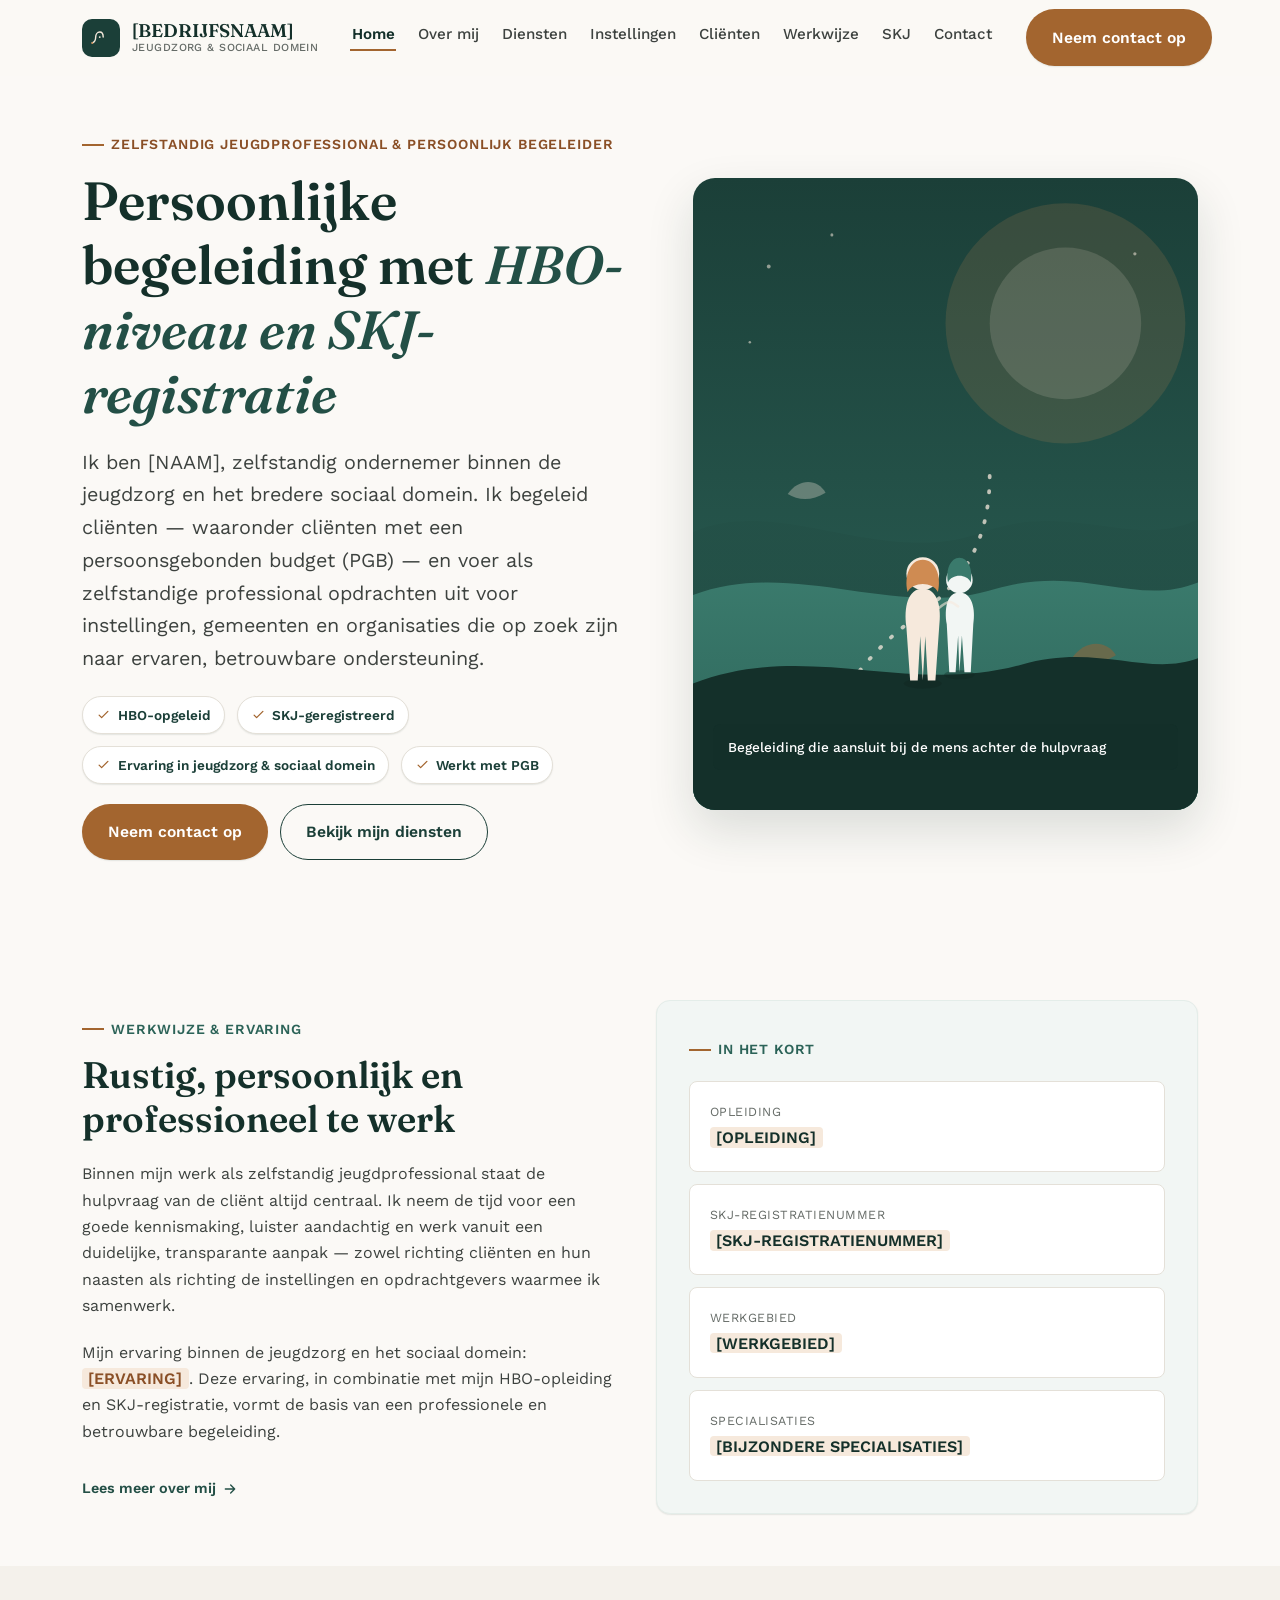
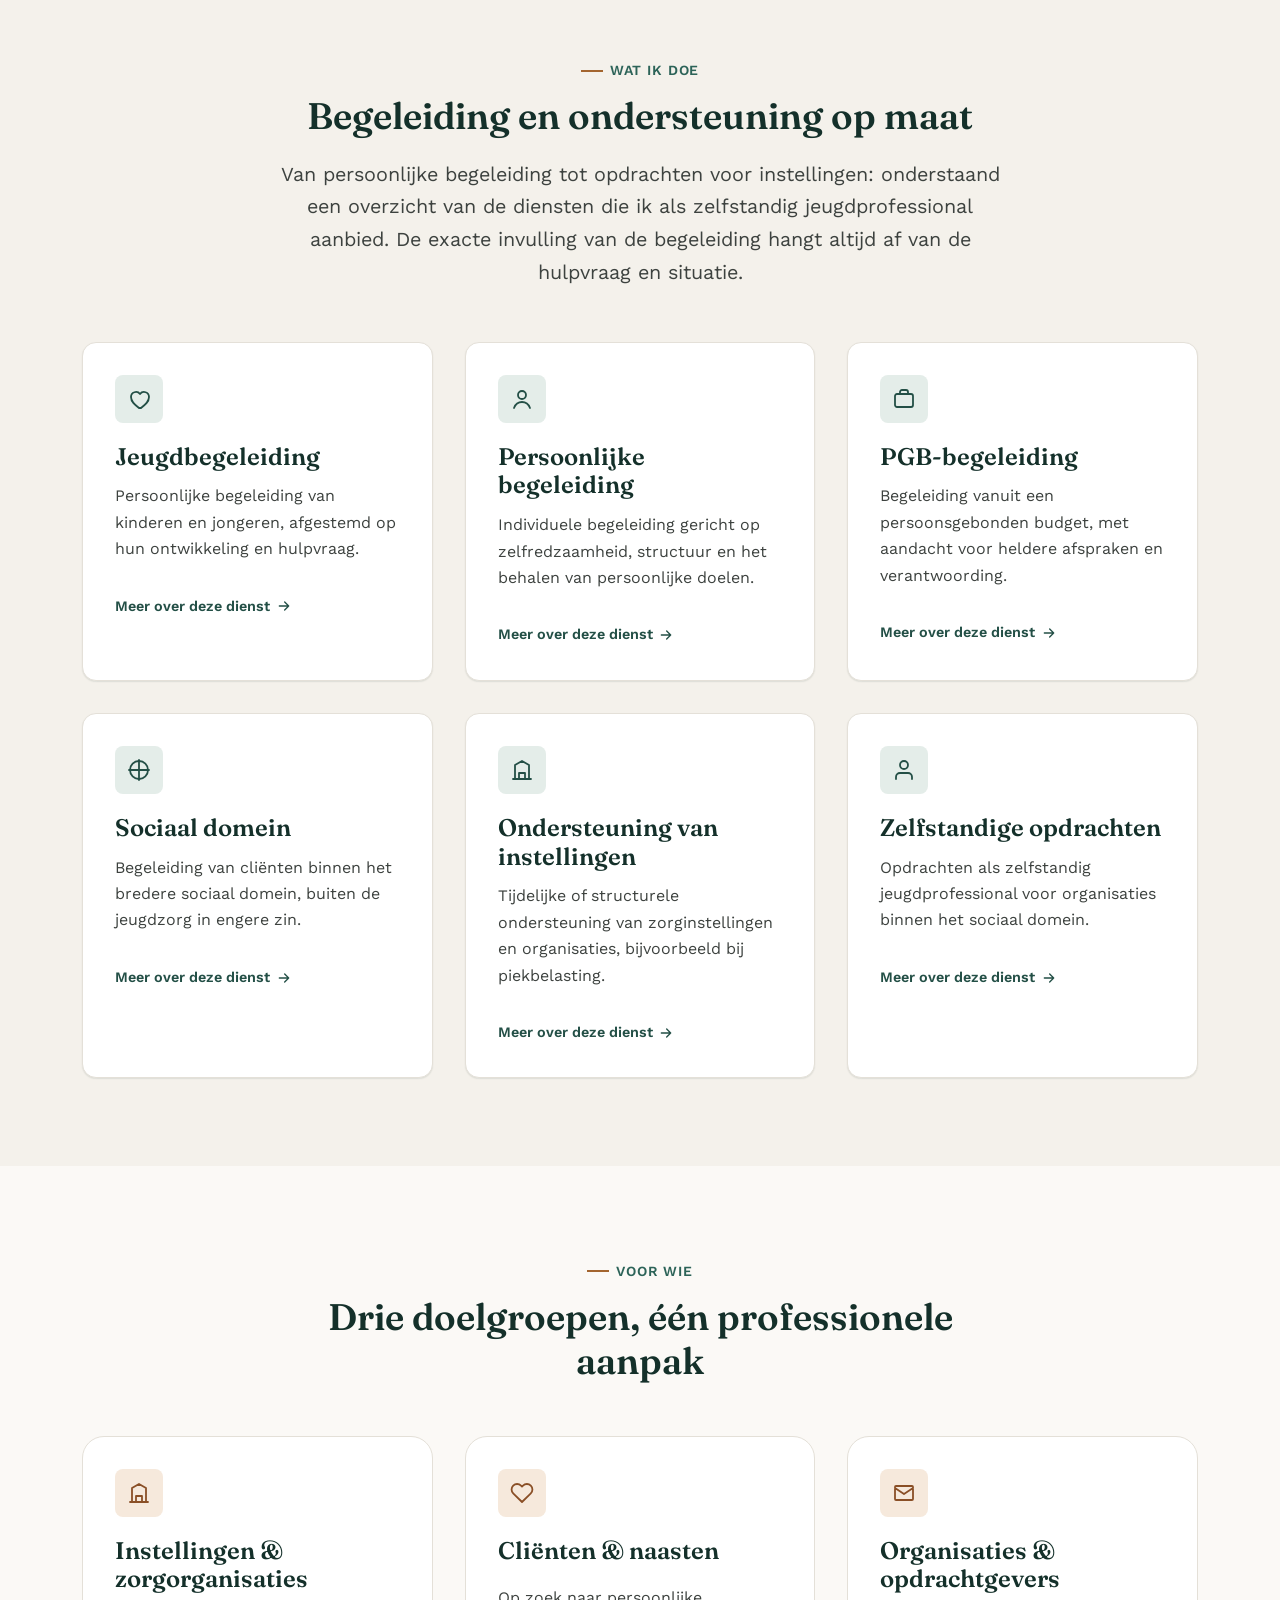
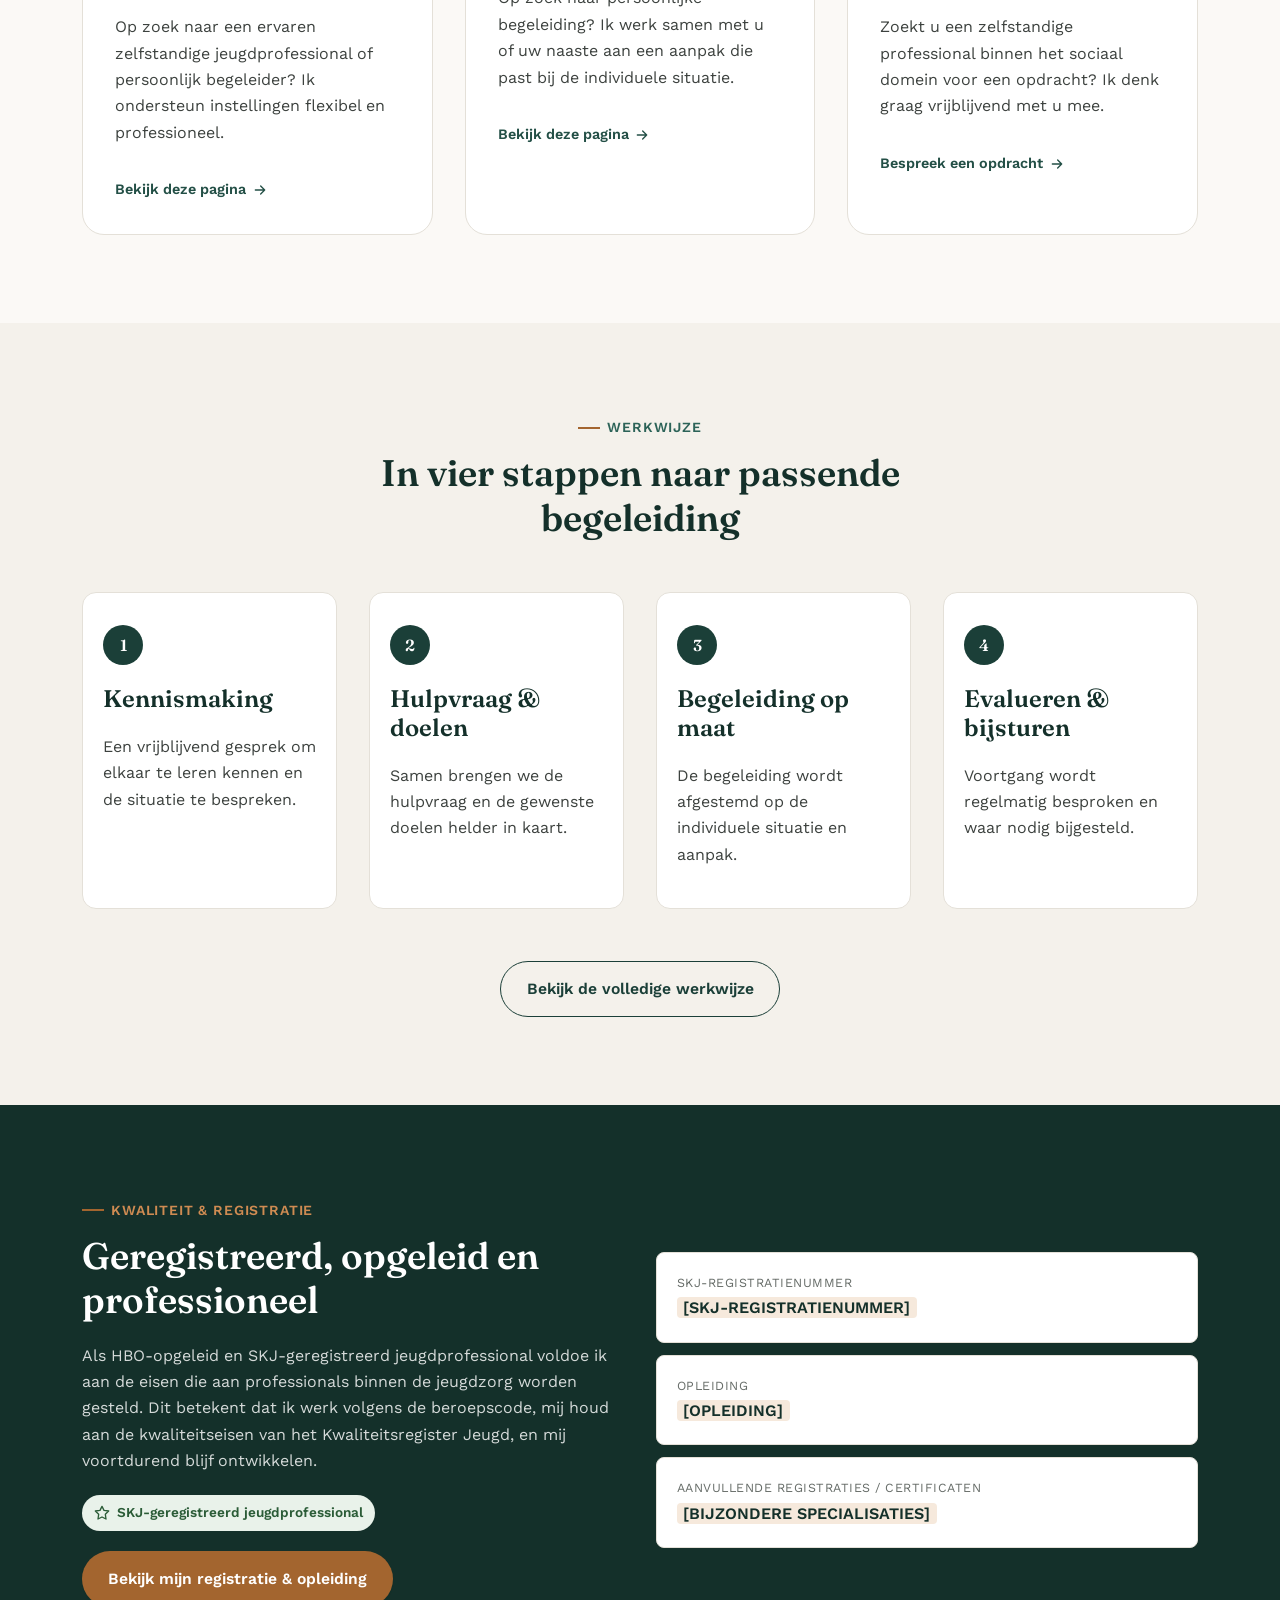
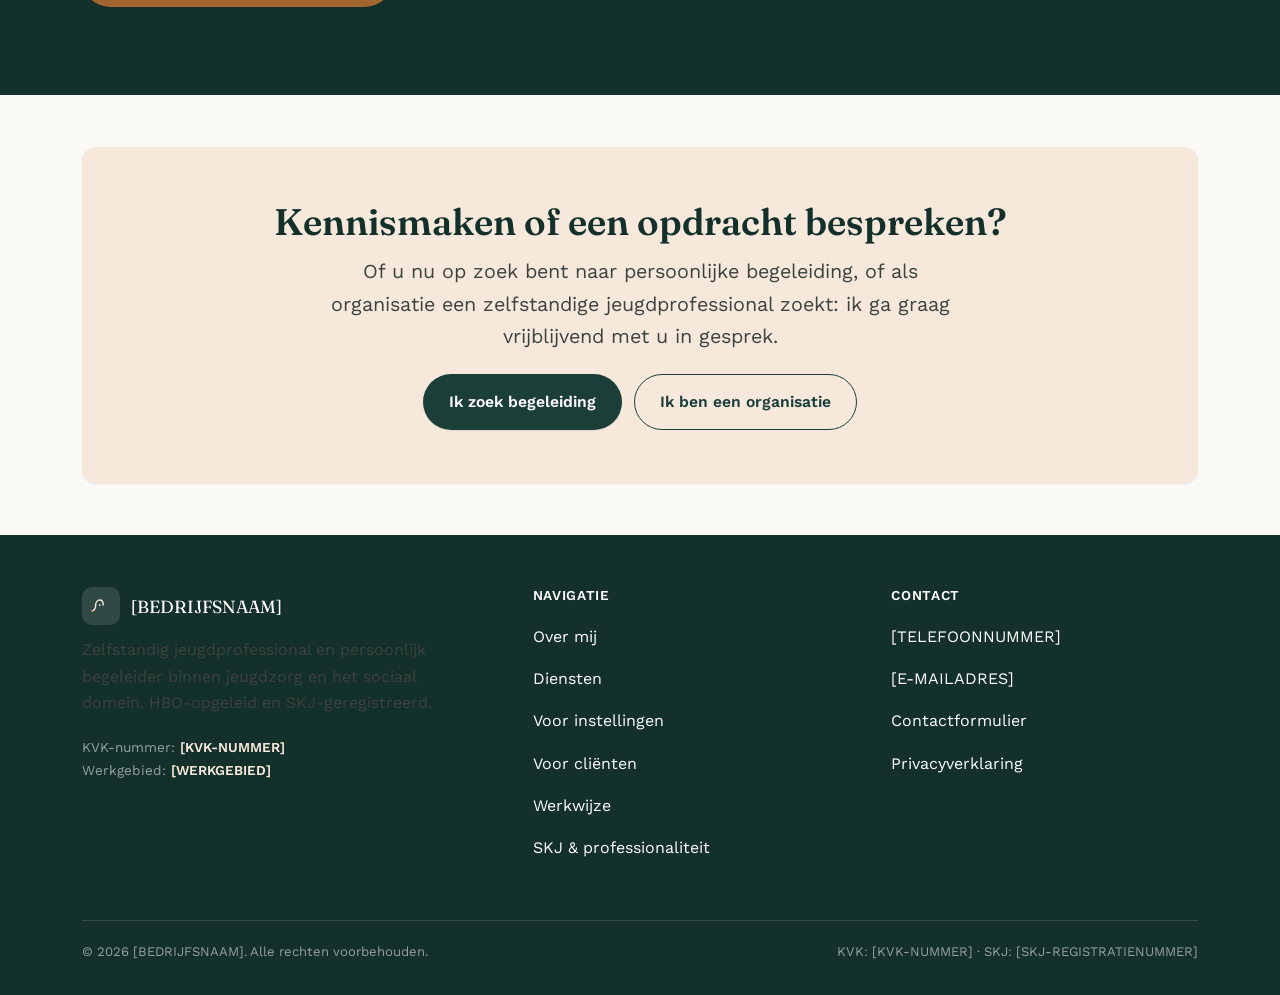
==== index.html @ fcf15198 "Add files via upload" ====
<!DOCTYPE html>
<html lang="nl">
<head>
<script>document.documentElement.classList.add('js');</script>
<meta charset="UTF-8">
<meta name="viewport" content="width=device-width, initial-scale=1.0">
<title>[NAAM] — Zelfstandig Jeugdprofessional &amp; Persoonlijk Begeleider | [BEDRIJFSNAAM]</title>
<meta name="description" content="[NAAM] is HBO-opgeleid en SKJ-geregistreerd jeugdprofessional en persoonlijk begeleider. Begeleiding voor cliënten met PGB en opdrachten voor instellingen binnen jeugdzorg en het sociaal domein.">
<meta name="keywords" content="jeugdprofessional, jeugdwerker, persoonlijk begeleider, jeugdzorg, PGB begeleiding, sociaal domein, zelfstandige jeugdprofessional">
<meta name="robots" content="index, follow">
<link rel="canonical" href="https://[UWDOMEIN].nl/">

<!-- Open Graph -->
<meta property="og:type" content="website">
<meta property="og:site_name" content="[BEDRIJFSNAAM]">
<meta property="og:title" content="[NAAM] — Zelfstandig Jeugdprofessional &amp; Persoonlijk Begeleider">
<meta property="og:description" content="HBO-opgeleid en SKJ-geregistreerd. Persoonlijke begeleiding binnen jeugdzorg en het sociaal domein, en opdrachten voor instellingen en organisaties.">
<meta property="og:image" content="https://[UWDOMEIN].nl/assets/img/og-image.jpg">
<meta property="og:url" content="https://[UWDOMEIN].nl/">
<meta property="og:locale" content="nl_NL">
<meta name="twitter:card" content="summary_large_image">

<link rel="icon" href="/assets/img/favicon.svg" type="image/svg+xml">
<link rel="stylesheet" href="/assets/css/style.css">
<link rel="preconnect" href="https://fonts.googleapis.com">
<link rel="preconnect" href="https://fonts.gstatic.com" crossorigin>
<link href="https://fonts.googleapis.com/css2?family=Fraunces:opsz,wght@9..144,500;9..144,600&family=Work+Sans:wght@400;500;600;700&display=swap" rel="stylesheet">

<script type="application/ld+json">
{
  "@context": "https://schema.org",
  "@type": "ProfessionalService",
  "name": "[BEDRIJFSNAAM]",
  "founder": "[NAAM]",
  "description": "Zelfstandig jeugdprofessional en persoonlijk begeleider binnen jeugdzorg en het sociaal domein, HBO-opgeleid en SKJ-geregistreerd.",
  "areaServed": "[WERKGEBIED]",
  "telephone": "[TELEFOONNUMMER]",
  "email": "[E-MAILADRES]",
  "url": "https://[UWDOMEIN].nl/"
}
</script>
</head>
<body class="has-mobile-cta">
<a class="skip-link" href="#main">Direct naar inhoud</a>

<!-- ============ HEADER ============ -->
<header class="site-header">
  <div class="container">
    <a href="/index.html" class="brand">
      <span class="brand-mark" aria-hidden="true">
        <svg viewBox="0 0 64 40" fill="none" stroke="#f6e9dc" stroke-width="4.5" stroke-linecap="round" stroke-linejoin="round"><path d="M4 36c8-3 11-11 11-19s5-16 13-16 11 8 11 16"/><circle cx="4" cy="36" r="3" fill="#cf8b52" stroke="none"/><circle cx="28" cy="17" r="3" fill="#f6e9dc" stroke="none"/></svg>
      </span>
      <span class="brand-text">[BEDRIJFSNAAM]<small>Jeugdzorg &amp; sociaal domein</small></span>
    </a>

    <button class="nav-toggle" aria-label="Menu openen" aria-expanded="false" aria-controls="primary-nav">
      <span class="visually-hidden">Menu</span><span></span>
    </button>

    <nav class="primary-nav" id="primary-nav" aria-label="Hoofdnavigatie">
      <ul class="nav-links">
        <li><a href="/index.html" aria-current="page">Home</a></li>
        <li><a href="/over-mij.html">Over mij</a></li>
        <li><a href="/diensten.html">Diensten</a></li>
        <li><a href="/voor-instellingen.html">Instellingen</a></li>
        <li><a href="/voor-clienten.html">Cliënten</a></li>
        <li><a href="/werkwijze.html">Werkwijze</a></li>
        <li><a href="/skj-professionaliteit.html">SKJ</a></li>
        <li><a href="/contact.html">Contact</a></li>
      </ul>
      <a href="/contact.html" class="btn btn-accent header-cta">Neem contact op</a>
    </nav>
  </div>
</header>

<main id="main">

  <!-- ============ HERO ============ -->
  <section class="hero">
    <div class="container">
      <div class="hero-copy reveal">
        <p class="eyebrow">Zelfstandig jeugdprofessional &amp; persoonlijk begeleider</p>
        <h1>Persoonlijke begeleiding met <span class="highlight">HBO-niveau en SKJ-registratie</span></h1>
        <p class="hero-lead">
          Ik ben [NAAM], zelfstandig ondernemer binnen de jeugdzorg en het bredere sociaal domein.
          Ik begeleid cliënten — waaronder cliënten met een persoonsgebonden budget (PGB) — en
          voer als zelfstandige professional opdrachten uit voor instellingen, gemeenten en
          organisaties die op zoek zijn naar ervaren, betrouwbare ondersteuning.
        </p>

        <ul class="hero-qualifications">
          <li><svg viewBox="0 0 24 24" fill="none" stroke="currentColor" stroke-width="2" stroke-linecap="round" stroke-linejoin="round"><path d="M5 13l4 4L19 7"/></svg>HBO-opgeleid</li>
          <li><svg viewBox="0 0 24 24" fill="none" stroke="currentColor" stroke-width="2" stroke-linecap="round" stroke-linejoin="round"><path d="M5 13l4 4L19 7"/></svg>SKJ-geregistreerd</li>
          <li><svg viewBox="0 0 24 24" fill="none" stroke="currentColor" stroke-width="2" stroke-linecap="round" stroke-linejoin="round"><path d="M5 13l4 4L19 7"/></svg>Ervaring in jeugdzorg &amp; sociaal domein</li>
          <li><svg viewBox="0 0 24 24" fill="none" stroke="currentColor" stroke-width="2" stroke-linecap="round" stroke-linejoin="round"><path d="M5 13l4 4L19 7"/></svg>Werkt met PGB</li>
        </ul>

        <div class="cta-row">
          <a href="/contact.html" class="btn btn-accent">Neem contact op</a>
          <a href="/diensten.html" class="btn btn-outline">Bekijk mijn diensten</a>
        </div>
      </div>

      <div class="hero-visual reveal" aria-hidden="false">
        <img src="/assets/img/hero-illustration.svg" alt="Illustratie van twee figuren die samen een pad volgen, als beeld voor persoonlijke begeleiding en groei" width="800" height="1000" loading="eager">
        <p class="hero-visual-caption">Begeleiding die aansluit bij de mens achter de hulpvraag</p>
      </div>
    </div>
  </section>

  <!-- ============ KORTE INTRO WERKWIJZE / ERVARING ============ -->
  <section class="tight">
    <div class="container grid grid-2" style="align-items:center;">
      <div class="reveal">
        <p class="eyebrow">Werkwijze &amp; ervaring</p>
        <h2>Rustig, persoonlijk en professioneel te werk</h2>
        <p>
          Binnen mijn werk als zelfstandig jeugdprofessional staat de hulpvraag van de cliënt
          altijd centraal. Ik neem de tijd voor een goede kennismaking, luister aandachtig en
          werk vanuit een duidelijke, transparante aanpak — zowel richting cliënten en hun
          naasten als richting de instellingen en opdrachtgevers waarmee ik samenwerk.
        </p>
        <p>
          Mijn ervaring binnen de jeugdzorg en het sociaal domein: <span class="placeholder">[ERVARING]</span>.
          Deze ervaring, in combinatie met mijn HBO-opleiding en SKJ-registratie, vormt de basis
          van een professionele en betrouwbare begeleiding.
        </p>
        <a href="/over-mij.html" class="card-link">Lees meer over mij
          <svg viewBox="0 0 24 24" fill="none" stroke="currentColor" stroke-width="2" stroke-linecap="round" stroke-linejoin="round"><path d="M5 12h14M13 6l6 6-6 6"/></svg>
        </a>
      </div>
      <div class="card reveal" style="background:var(--color-primary-50); border-color:var(--color-primary-100);">
        <p class="eyebrow" style="margin-bottom:var(--space-sm);">In het kort</p>
        <ul class="credential-list">
          <li>
            <div>
              <span class="field-label">Opleiding</span>
              <span class="field-value placeholder">[OPLEIDING]</span>
            </div>
          </li>
          <li>
            <div>
              <span class="field-label">SKJ-registratienummer</span>
              <span class="field-value placeholder">[SKJ-REGISTRATIENUMMER]</span>
            </div>
          </li>
          <li>
            <div>
              <span class="field-label">Werkgebied</span>
              <span class="field-value placeholder">[WERKGEBIED]</span>
            </div>
          </li>
          <li>
            <div>
              <span class="field-label">Specialisaties</span>
              <span class="field-value placeholder">[BIJZONDERE SPECIALISATIES]</span>
            </div>
          </li>
        </ul>
      </div>
    </div>
  </section>

  <!-- ============ DIENSTEN OVERZICHT ============ -->
  <section class="band">
    <div class="container">
      <div class="section-head center reveal">
        <p class="eyebrow">Wat ik doe</p>
        <h2>Begeleiding en ondersteuning op maat</h2>
        <p class="lead">
          Van persoonlijke begeleiding tot opdrachten voor instellingen: onderstaand een
          overzicht van de diensten die ik als zelfstandig jeugdprofessional aanbied. De exacte
          invulling van de begeleiding hangt altijd af van de hulpvraag en situatie.
        </p>
      </div>

      <div class="grid grid-3">
        <article class="card reveal">
          <span class="card-icon" aria-hidden="true">
            <svg viewBox="0 0 24 24" fill="none" stroke="currentColor" stroke-width="1.8" stroke-linecap="round" stroke-linejoin="round"><path d="M12 21c-4-3-8-6-8-11a5 5 0 0 1 9-3 5 5 0 0 1 9 3c0 5-4 8-8 11z"/></svg>
          </span>
          <h3>Jeugdbegeleiding</h3>
          <p>Persoonlijke begeleiding van kinderen en jongeren, afgestemd op hun ontwikkeling en hulpvraag.</p>
          <a href="/diensten.html#jeugdbegeleiding" class="card-link">Meer over deze dienst
            <svg viewBox="0 0 24 24" fill="none" stroke="currentColor" stroke-width="2" stroke-linecap="round" stroke-linejoin="round"><path d="M5 12h14M13 6l6 6-6 6"/></svg>
          </a>
        </article>

        <article class="card reveal">
          <span class="card-icon" aria-hidden="true">
            <svg viewBox="0 0 24 24" fill="none" stroke="currentColor" stroke-width="1.8" stroke-linecap="round" stroke-linejoin="round"><circle cx="12" cy="8" r="4"/><path d="M4 21c1.5-4 5-6 8-6s6.5 2 8 6"/></svg>
          </span>
          <h3>Persoonlijke begeleiding</h3>
          <p>Individuele begeleiding gericht op zelfredzaamheid, structuur en het behalen van persoonlijke doelen.</p>
          <a href="/diensten.html#persoonlijke-begeleiding" class="card-link">Meer over deze dienst
            <svg viewBox="0 0 24 24" fill="none" stroke="currentColor" stroke-width="2" stroke-linecap="round" stroke-linejoin="round"><path d="M5 12h14M13 6l6 6-6 6"/></svg>
          </a>
        </article>

        <article class="card reveal">
          <span class="card-icon" aria-hidden="true">
            <svg viewBox="0 0 24 24" fill="none" stroke="currentColor" stroke-width="1.8" stroke-linecap="round" stroke-linejoin="round"><rect x="3" y="7" width="18" height="13" rx="2"/><path d="M8 7V5a2 2 0 0 1 2-2h4a2 2 0 0 1 2 2v2"/></svg>
          </span>
          <h3>PGB-begeleiding</h3>
          <p>Begeleiding vanuit een persoonsgebonden budget, met aandacht voor heldere afspraken en verantwoording.</p>
          <a href="/diensten.html#pgb-begeleiding" class="card-link">Meer over deze dienst
            <svg viewBox="0 0 24 24" fill="none" stroke="currentColor" stroke-width="2" stroke-linecap="round" stroke-linejoin="round"><path d="M5 12h14M13 6l6 6-6 6"/></svg>
          </a>
        </article>

        <article class="card reveal">
          <span class="card-icon" aria-hidden="true">
            <svg viewBox="0 0 24 24" fill="none" stroke="currentColor" stroke-width="1.8" stroke-linecap="round" stroke-linejoin="round"><path d="M12 2v20M2 12h20"/><circle cx="12" cy="12" r="9"/></svg>
          </span>
          <h3>Sociaal domein</h3>
          <p>Begeleiding van cliënten binnen het bredere sociaal domein, buiten de jeugdzorg in engere zin.</p>
          <a href="/diensten.html#sociaal-domein" class="card-link">Meer over deze dienst
            <svg viewBox="0 0 24 24" fill="none" stroke="currentColor" stroke-width="2" stroke-linecap="round" stroke-linejoin="round"><path d="M5 12h14M13 6l6 6-6 6"/></svg>
          </a>
        </article>

        <article class="card reveal">
          <span class="card-icon" aria-hidden="true">
            <svg viewBox="0 0 24 24" fill="none" stroke="currentColor" stroke-width="1.8" stroke-linecap="round" stroke-linejoin="round"><path d="M3 21h18M5 21V7l7-4 7 4v14M9 21v-6h6v6"/></svg>
          </span>
          <h3>Ondersteuning van instellingen</h3>
          <p>Tijdelijke of structurele ondersteuning van zorginstellingen en organisaties, bijvoorbeeld bij piekbelasting.</p>
          <a href="/diensten.html#ondersteuning-instellingen" class="card-link">Meer over deze dienst
            <svg viewBox="0 0 24 24" fill="none" stroke="currentColor" stroke-width="2" stroke-linecap="round" stroke-linejoin="round"><path d="M5 12h14M13 6l6 6-6 6"/></svg>
          </a>
        </article>

        <article class="card reveal">
          <span class="card-icon" aria-hidden="true">
            <svg viewBox="0 0 24 24" fill="none" stroke="currentColor" stroke-width="1.8" stroke-linecap="round" stroke-linejoin="round"><path d="M20 21v-2a4 4 0 0 0-4-4H8a4 4 0 0 0-4 4v2"/><circle cx="12" cy="7" r="4"/></svg>
          </span>
          <h3>Zelfstandige opdrachten</h3>
          <p>Opdrachten als zelfstandig jeugdprofessional voor organisaties binnen het sociaal domein.</p>
          <a href="/diensten.html#zelfstandige-opdrachten" class="card-link">Meer over deze dienst
            <svg viewBox="0 0 24 24" fill="none" stroke="currentColor" stroke-width="2" stroke-linecap="round" stroke-linejoin="round"><path d="M5 12h14M13 6l6 6-6 6"/></svg>
          </a>
        </article>
      </div>
    </div>
  </section>

  <!-- ============ DOELGROEPEN ============ -->
  <section>
    <div class="container">
      <div class="section-head center reveal">
        <p class="eyebrow">Voor wie</p>
        <h2>Drie doelgroepen, één professionele aanpak</h2>
      </div>

      <div class="grid grid-3">
        <div class="audience-card reveal">
          <span class="card-icon" aria-hidden="true">
            <svg viewBox="0 0 24 24" fill="none" stroke="currentColor" stroke-width="1.8" stroke-linecap="round" stroke-linejoin="round"><path d="M3 21h18M5 21V7l7-4 7 4v14M9 21v-6h6v6"/></svg>
          </span>
          <h3>Instellingen &amp; zorgorganisaties</h3>
          <p>Op zoek naar een ervaren zelfstandige jeugdprofessional of persoonlijk begeleider? Ik ondersteun instellingen flexibel en professioneel.</p>
          <a href="/voor-instellingen.html" class="card-link">Bekijk deze pagina
            <svg viewBox="0 0 24 24" fill="none" stroke="currentColor" stroke-width="2" stroke-linecap="round" stroke-linejoin="round"><path d="M5 12h14M13 6l6 6-6 6"/></svg>
          </a>
        </div>

        <div class="audience-card reveal">
          <span class="card-icon" aria-hidden="true">
            <svg viewBox="0 0 24 24" fill="none" stroke="currentColor" stroke-width="1.8" stroke-linecap="round" stroke-linejoin="round"><path d="M20.8 4.6a5.5 5.5 0 0 0-7.8 0L12 5.6l-1-1a5.5 5.5 0 1 0-7.8 7.8l1 1L12 21l7.8-7.6 1-1a5.5 5.5 0 0 0 0-7.8z"/></svg>
          </span>
          <h3>Cliënten &amp; naasten</h3>
          <p>Op zoek naar persoonlijke begeleiding? Ik werk samen met u of uw naaste aan een aanpak die past bij de individuele situatie.</p>
          <a href="/voor-clienten.html" class="card-link">Bekijk deze pagina
            <svg viewBox="0 0 24 24" fill="none" stroke="currentColor" stroke-width="2" stroke-linecap="round" stroke-linejoin="round"><path d="M5 12h14M13 6l6 6-6 6"/></svg>
          </a>
        </div>

        <div class="audience-card reveal">
          <span class="card-icon" aria-hidden="true">
            <svg viewBox="0 0 24 24" fill="none" stroke="currentColor" stroke-width="1.8" stroke-linecap="round" stroke-linejoin="round"><path d="M21 7l-9 6-9-6M4 5h16a1 1 0 0 1 1 1v12a1 1 0 0 1-1 1H4a1 1 0 0 1-1-1V6a1 1 0 0 1 1-1z"/></svg>
          </span>
          <h3>Organisaties &amp; opdrachtgevers</h3>
          <p>Zoekt u een zelfstandige professional binnen het sociaal domein voor een opdracht? Ik denk graag vrijblijvend met u mee.</p>
          <a href="/voor-instellingen.html#opdracht" class="card-link">Bespreek een opdracht
            <svg viewBox="0 0 24 24" fill="none" stroke="currentColor" stroke-width="2" stroke-linecap="round" stroke-linejoin="round"><path d="M5 12h14M13 6l6 6-6 6"/></svg>
          </a>
        </div>
      </div>
    </div>
  </section>

  <!-- ============ WERKWIJZE TEASER ============ -->
  <section class="band">
    <div class="container">
      <div class="section-head center reveal">
        <p class="eyebrow">Werkwijze</p>
        <h2>In vier stappen naar passende begeleiding</h2>
      </div>
      <div class="steps">
        <div class="step reveal">
          <span class="step-number">1</span>
          <h3>Kennismaking</h3>
          <p>Een vrijblijvend gesprek om elkaar te leren kennen en de situatie te bespreken.</p>
        </div>
        <div class="step reveal">
          <span class="step-number">2</span>
          <h3>Hulpvraag &amp; doelen</h3>
          <p>Samen brengen we de hulpvraag en de gewenste doelen helder in kaart.</p>
        </div>
        <div class="step reveal">
          <span class="step-number">3</span>
          <h3>Begeleiding op maat</h3>
          <p>De begeleiding wordt afgestemd op de individuele situatie en aanpak.</p>
        </div>
        <div class="step reveal">
          <span class="step-number">4</span>
          <h3>Evalueren &amp; bijsturen</h3>
          <p>Voortgang wordt regelmatig besproken en waar nodig bijgesteld.</p>
        </div>
      </div>
      <div class="text-center" style="margin-top:var(--space-lg);">
        <a href="/werkwijze.html" class="btn btn-outline">Bekijk de volledige werkwijze</a>
      </div>
    </div>
  </section>

  <!-- ============ SKJ / PROFESSIONALITEIT TEASER ============ -->
  <section class="band-primary">
    <div class="container grid grid-2" style="align-items:center;">
      <div class="reveal">
        <p class="eyebrow">Kwaliteit &amp; registratie</p>
        <h2>Geregistreerd, opgeleid en professioneel</h2>
        <p>
          Als HBO-opgeleid en SKJ-geregistreerd jeugdprofessional voldoe ik aan de eisen die aan
          professionals binnen de jeugdzorg worden gesteld. Dit betekent dat ik werk volgens de
          beroepscode, mij houd aan de kwaliteitseisen van het Kwaliteitsregister Jeugd, en mij
          voortdurend blijf ontwikkelen.
        </p>
        <span class="badge">
          <svg viewBox="0 0 24 24" fill="none" stroke="currentColor" stroke-width="2" stroke-linecap="round" stroke-linejoin="round"><path d="M12 2l3 6 7 1-5 5 1 7-6-3-6 3 1-7-5-5 7-1z"/></svg>
          SKJ-geregistreerd jeugdprofessional
        </span>
        <div class="cta-row">
          <a href="/skj-professionaliteit.html" class="btn btn-accent">Bekijk mijn registratie &amp; opleiding</a>
        </div>
      </div>
      <div class="reveal">
        <ul class="credential-list">
          <li>
            <div>
              <span class="field-label">SKJ-registratienummer</span>
              <span class="field-value placeholder">[SKJ-REGISTRATIENUMMER]</span>
            </div>
          </li>
          <li>
            <div>
              <span class="field-label">Opleiding</span>
              <span class="field-value placeholder">[OPLEIDING]</span>
            </div>
          </li>
          <li>
            <div>
              <span class="field-label">Aanvullende registraties / certificaten</span>
              <span class="field-value placeholder">[BIJZONDERE SPECIALISATIES]</span>
            </div>
          </li>
        </ul>
      </div>
    </div>
  </section>

  <!-- ============ SLOT-CTA ============ -->
  <section class="tight">
    <div class="container">
      <div class="card text-center reveal" style="padding:var(--space-lg); background:var(--color-accent-100); border-color:var(--color-accent-100);">
        <h2 style="margin-bottom:var(--space-xs);">Kennismaken of een opdracht bespreken?</h2>
        <p class="lead" style="max-width:640px; margin-inline:auto;">
          Of u nu op zoek bent naar persoonlijke begeleiding, of als organisatie een zelfstandige
          jeugdprofessional zoekt: ik ga graag vrijblijvend met u in gesprek.
        </p>
        <div class="cta-row" style="justify-content:center;">
          <a href="/contact.html?type=clientbegeleiding" class="btn btn-primary">Ik zoek begeleiding</a>
          <a href="/contact.html?type=organisatie" class="btn btn-outline">Ik ben een organisatie</a>
        </div>
      </div>
    </div>
  </section>

</main>

<!-- ============ MOBIELE STICKY CTA ============ -->
<div class="mobile-cta-bar" aria-hidden="false">
  <a href="tel:[TELEFOONNUMMER]" class="btn btn-ghost btn-sm">Bel direct</a>
  <a href="/contact.html" class="btn btn-accent btn-sm">Neem contact op</a>
</div>

<!-- ============ FOOTER ============ -->
<footer class="site-footer">
  <div class="container">
    <div class="footer-grid">
      <div>
        <div class="footer-brand">
          <span class="brand-mark" aria-hidden="true">
            <svg viewBox="0 0 64 40" fill="none" stroke="#f6e9dc" stroke-width="4.5" stroke-linecap="round" stroke-linejoin="round"><path d="M4 36c8-3 11-11 11-19s5-16 13-16 11 8 11 16"/><circle cx="4" cy="36" r="3" fill="#cf8b52" stroke="none"/><circle cx="28" cy="17" r="3" fill="#f6e9dc" stroke="none"/></svg>
          </span>
          [BEDRIJFSNAAM]
        </div>
        <p>Zelfstandig jeugdprofessional en persoonlijk begeleider binnen jeugdzorg en het sociaal domein. HBO-opgeleid en SKJ-geregistreerd.</p>
        <p style="font-size:0.85rem; color:rgba(255,255,255,0.55);">
          KVK-nummer: <span class="placeholder" style="background:transparent; color:#f6e9dc; padding:0;">[KVK-NUMMER]</span><br>
          Werkgebied: <span class="placeholder" style="background:transparent; color:#f6e9dc; padding:0;">[WERKGEBIED]</span>
        </p>
      </div>
      <div class="footer-col">
        <h4>Navigatie</h4>
        <ul>
          <li><a href="/over-mij.html">Over mij</a></li>
          <li><a href="/diensten.html">Diensten</a></li>
          <li><a href="/voor-instellingen.html">Voor instellingen</a></li>
          <li><a href="/voor-clienten.html">Voor cliënten</a></li>
          <li><a href="/werkwijze.html">Werkwijze</a></li>
          <li><a href="/skj-professionaliteit.html">SKJ &amp; professionaliteit</a></li>
        </ul>
      </div>
      <div class="footer-col">
        <h4>Contact</h4>
        <ul>
          <li><a href="tel:[TELEFOONNUMMER]">[TELEFOONNUMMER]</a></li>
          <li><a href="mailto:[E-MAILADRES]">[E-MAILADRES]</a></li>
          <li><a href="/contact.html">Contactformulier</a></li>
          <li><a href="/privacyverklaring.html">Privacyverklaring</a></li>
        </ul>
      </div>
    </div>
    <div class="footer-bottom">
      <span>© <span data-current-year>2026</span> [BEDRIJFSNAAM]. Alle rechten voorbehouden.</span>
      <span>KVK: [KVK-NUMMER] · SKJ: [SKJ-REGISTRATIENUMMER]</span>
    </div>
  </div>
</footer>

<script src="/assets/js/main.js"></script>
</body>
</html>
---- assets/css/style.css ----
/* ===========================================================
   [BEDRIJFSNAAM] — Website stylesheet
   Ontwerp: rustig, professioneel, zorgvuldig (jeugdzorg & sociaal domein)
   =========================================================== */

/* -----------------------------------------------------------
   1. Design tokens
   ----------------------------------------------------------- */
:root {
  /* Kleuren — rustig petrolgroen als basis, warm zand als accent.
     Bewust gekozen i.p.v. "zorgblauw" om herkenbaar en persoonlijk
     te ogen zonder generiek te worden. */
  --color-primary-900: #14302a;
  --color-primary-800: #1b3f38;
  --color-primary-700: #234f46;
  --color-primary-600: #2c6358;
  --color-primary-500: #3a7a6c;
  --color-primary-100: #e4ede9;
  --color-primary-50:  #f2f6f4;

  --color-accent-700: #8a4f26;
  --color-accent-600: #a3652f;
  --color-accent-500: #cf8b52;
  --color-accent-100: #f6e9dc;

  --color-ink-900: #1e211f;
  --color-ink-700: #3d423f;
  --color-ink-500: #656b67;
  --color-ink-300: #9aa19c;

  --color-bg: #fbf9f6;
  --color-bg-alt: #f4f1eb;
  --color-surface: #ffffff;
  --color-border: #e4e0d8;

  --color-success-bg: #e9f2ea;
  --color-success-text: #2b5c37;

  /* Typografie */
  --font-heading: "Fraunces", "Iowan Old Style", "Georgia", serif;
  --font-body: "Work Sans", "Segoe UI", system-ui, -apple-system, sans-serif;

  --fs-h1: clamp(2.1rem, 1.6rem + 2.2vw, 3.4rem);
  --fs-h2: clamp(1.6rem, 1.35rem + 1.2vw, 2.35rem);
  --fs-h3: clamp(1.2rem, 1.1rem + 0.5vw, 1.5rem);
  --fs-lead: clamp(1.05rem, 1rem + 0.3vw, 1.25rem);
  --fs-body: 1rem;
  --fs-small: 0.875rem;

  /* Ruimte */
  --space-2xs: 0.4rem;
  --space-xs: 0.75rem;
  --space-sm: 1.25rem;
  --space-md: 2rem;
  --space-lg: 3.25rem;
  --space-xl: 5.5rem;

  --radius-sm: 8px;
  --radius-md: 14px;
  --radius-lg: 22px;

  --shadow-sm: 0 1px 2px rgba(20, 48, 42, 0.06), 0 1px 1px rgba(20, 48, 42, 0.04);
  --shadow-md: 0 8px 24px rgba(20, 48, 42, 0.08);
  --shadow-lg: 0 20px 48px rgba(20, 48, 42, 0.14);

  --container-w: 1180px;
  --header-h: 76px;

  --transition: 220ms cubic-bezier(0.4, 0, 0.2, 1);
}

/* -----------------------------------------------------------
   2. Reset & basis
   ----------------------------------------------------------- */
*, *::before, *::after { box-sizing: border-box; }
html { scroll-behavior: smooth; }
@media (prefers-reduced-motion: reduce) {
  html { scroll-behavior: auto; }
  *, *::before, *::after {
    animation-duration: 0.01ms !important;
    animation-iteration-count: 1 !important;
    transition-duration: 0.01ms !important;
    scroll-behavior: auto !important;
  }
}

body {
  margin: 0;
  font-family: var(--font-body);
  font-size: var(--fs-body);
  line-height: 1.65;
  color: var(--color-ink-900);
  background: var(--color-bg);
  -webkit-font-smoothing: antialiased;
}

img { max-width: 100%; display: block; }
a { color: inherit; }
h1, h2, h3, h4 { font-family: var(--font-heading); line-height: 1.2; margin: 0 0 var(--space-sm); font-weight: 600; color: var(--color-primary-900); }
h1 { font-size: var(--fs-h1); }
h2 { font-size: var(--fs-h2); }
h3 { font-size: var(--fs-h3); }
p { margin: 0 0 var(--space-sm); color: var(--color-ink-700); }
ul, ol { margin: 0 0 var(--space-sm); padding-left: 1.25em; color: var(--color-ink-700); }
li { margin-bottom: var(--space-2xs); }

.container {
  width: 100%;
  max-width: var(--container-w);
  margin-inline: auto;
  padding-inline: var(--space-sm);
}

@media (min-width: 768px) {
  .container { padding-inline: var(--space-md); }
}

section { padding-block: var(--space-xl); }
section.tight { padding-block: var(--space-lg); }

.section-head {
  max-width: 720px;
  margin-bottom: var(--space-lg);
}
.section-head.center { margin-inline: auto; text-align: center; }

.eyebrow {
  display: inline-flex;
  align-items: center;
  gap: 0.5em;
  font-size: var(--fs-small);
  font-weight: 600;
  letter-spacing: 0.06em;
  text-transform: uppercase;
  color: var(--color-primary-600);
  margin-bottom: var(--space-xs);
}
.eyebrow::before {
  content: "";
  width: 22px;
  height: 2px;
  background: var(--color-accent-600);
  display: inline-block;
}

.lead { font-size: var(--fs-lead); color: var(--color-ink-700); }

/* Skip link (toegankelijkheid) */
.skip-link {
  position: absolute;
  left: -999px;
  top: auto;
  background: var(--color-primary-900);
  color: #fff;
  padding: 0.75em 1.25em;
  z-index: 1000;
  border-radius: 0 0 var(--radius-sm) 0;
}
.skip-link:focus {
  left: 0;
  top: 0;
}

:focus-visible {
  outline: 3px solid var(--color-accent-500);
  outline-offset: 2px;
}

/* -----------------------------------------------------------
   3. Buttons
   ----------------------------------------------------------- */
.btn {
  display: inline-flex;
  align-items: center;
  justify-content: center;
  gap: 0.5em;
  padding: 0.9em 1.6em;
  border-radius: 999px;
  font-family: var(--font-body);
  font-weight: 600;
  font-size: 0.98rem;
  text-decoration: none;
  border: 1.5px solid transparent;
  cursor: pointer;
  transition: transform var(--transition), background var(--transition), border-color var(--transition), box-shadow var(--transition), color var(--transition);
  white-space: nowrap;
}
.btn:hover { transform: translateY(-1px); }
.btn:active { transform: translateY(0); }

.btn-primary {
  background: var(--color-primary-800);
  color: #fff;
  box-shadow: var(--shadow-sm);
}
.btn-primary:hover { background: var(--color-primary-700); box-shadow: var(--shadow-md); }

.btn-accent {
  background: var(--color-accent-600);
  color: #fff;
  box-shadow: var(--shadow-sm);
}
.btn-accent:hover { background: var(--color-accent-700); box-shadow: var(--shadow-md); }

.btn-outline {
  background: transparent;
  color: var(--color-primary-800);
  border-color: var(--color-primary-800);
}
.btn-outline:hover { background: var(--color-primary-800); color: #fff; }

.btn-ghost {
  background: transparent;
  color: var(--color-primary-900);
  border-color: var(--color-border);
}
.btn-ghost:hover { border-color: var(--color-primary-700); }

.btn-block { width: 100%; }
.btn-sm { padding: 0.6em 1.2em; font-size: 0.9rem; }

.cta-row {
  display: flex;
  flex-wrap: wrap;
  gap: var(--space-xs);
  margin-top: var(--space-sm);
}

/* -----------------------------------------------------------
   4. Header & navigatie
   ----------------------------------------------------------- */
.site-header {
  position: sticky;
  top: 0;
  z-index: 100;
  height: var(--header-h);
  display: flex;
  align-items: center;
  background: rgba(251, 249, 246, 0.9);
  backdrop-filter: saturate(160%) blur(10px);
  -webkit-backdrop-filter: saturate(160%) blur(10px);
  border-bottom: 1px solid transparent;
  transition: border-color var(--transition), box-shadow var(--transition);
}
.site-header.is-scrolled {
  border-bottom-color: var(--color-border);
  box-shadow: 0 4px 20px rgba(20, 48, 42, 0.05);
}

.site-header .container {
  display: flex;
  align-items: center;
  justify-content: space-between;
  gap: var(--space-md);
}

.brand {
  display: flex;
  align-items: center;
  gap: 0.65em;
  text-decoration: none;
  font-family: var(--font-heading);
  font-weight: 600;
  font-size: 1.15rem;
  color: var(--color-primary-900);
  flex-shrink: 0;
}
.brand-mark {
  width: 38px;
  height: 38px;
  border-radius: 10px;
  background: var(--color-primary-800);
  display: inline-flex;
  align-items: center;
  justify-content: center;
  flex-shrink: 0;
}
.brand-mark svg { width: 20px; height: 20px; }
.brand-text { display: flex; flex-direction: column; line-height: 1.1; }
.brand-text small {
  font-family: var(--font-body);
  font-weight: 500;
  font-size: 0.68rem;
  letter-spacing: 0.04em;
  text-transform: uppercase;
  color: var(--color-ink-500);
}

.nav-toggle {
  display: inline-flex;
  align-items: center;
  justify-content: center;
  width: 44px;
  height: 44px;
  border-radius: var(--radius-sm);
  border: 1.5px solid var(--color-border);
  background: var(--color-surface);
  cursor: pointer;
}
.nav-toggle span,
.nav-toggle::before,
.nav-toggle::after {
  content: "";
  display: block;
  width: 20px;
  height: 2px;
  background: var(--color-primary-900);
  border-radius: 2px;
  transition: transform var(--transition), opacity var(--transition);
}
.nav-toggle span { margin: 4px 0; }

.primary-nav {
  display: flex;
  align-items: center;
  gap: var(--space-md);
}
.nav-links {
  display: flex;
  align-items: center;
  gap: var(--space-sm);
  list-style: none;
  margin: 0;
  padding: 0;
}
.nav-links a {
  text-decoration: none;
  font-weight: 500;
  font-size: 0.95rem;
  color: var(--color-ink-700);
  padding: 0.4em 0.1em;
  position: relative;
  white-space: nowrap;
}
.nav-links a::after {
  content: "";
  position: absolute;
  left: 0; right: 0; bottom: -2px;
  height: 2px;
  background: var(--color-accent-600);
  transform: scaleX(0);
  transform-origin: left;
  transition: transform var(--transition);
}
.nav-links a:hover::after,
.nav-links a[aria-current="page"]::after { transform: scaleX(1); }
.nav-links a[aria-current="page"] { color: var(--color-primary-900); font-weight: 600; }

.header-cta { display: none; }

@media (max-width: 899px) {
  .primary-nav {
    position: fixed;
    top: var(--header-h);
    left: 0;
    right: 0;
    height: calc(100vh - var(--header-h));
    height: calc(100dvh - var(--header-h));
    background: var(--color-bg);
    flex-direction: column;
    align-items: stretch;
    padding: var(--space-md) var(--space-sm);
    transform: translateY(-8px);
    opacity: 0;
    visibility: hidden;
    pointer-events: none;
    transition: opacity var(--transition), transform var(--transition), visibility var(--transition);
    overflow-y: auto;
  }
  body.nav-open .primary-nav {
    opacity: 1;
    transform: translateY(0);
    visibility: visible;
    pointer-events: auto;
  }
  .nav-links {
    flex-direction: column;
    align-items: stretch;
    gap: 0;
  }
  .nav-links a {
    display: block;
    padding: 0.95em 0.2em;
    border-bottom: 1px solid var(--color-border);
    font-size: 1.05rem;
  }
  .primary-nav .header-cta {
    display: block;
    margin-top: var(--space-sm);
  }
  body.nav-open .nav-toggle::before { transform: translateY(6px) rotate(45deg); }
  body.nav-open .nav-toggle::after { transform: translateY(-6px) rotate(-45deg); }
  body.nav-open .nav-toggle span { opacity: 0; }
}

@media (min-width: 900px) {
  .nav-toggle { display: none; }
  .header-cta { display: inline-flex; }
}

/* -----------------------------------------------------------
   5. Hero
   ----------------------------------------------------------- */
.hero {
  position: relative;
  padding-block: var(--space-lg) var(--space-xl);
  overflow: hidden;
}
.hero .container {
  display: grid;
  grid-template-columns: 1fr;
  gap: var(--space-lg);
  align-items: center;
}
@media (min-width: 960px) {
  .hero .container { grid-template-columns: 1.05fr 0.95fr; }
}

.hero-copy .eyebrow { color: var(--color-accent-700); }
.hero h1 { margin-bottom: var(--space-sm); }
.hero h1 .highlight {
  color: var(--color-primary-700);
  font-style: italic;
}
.hero-lead {
  font-size: var(--fs-lead);
  color: var(--color-ink-700);
  max-width: 46ch;
}

.hero-qualifications {
  display: flex;
  flex-wrap: wrap;
  gap: var(--space-xs);
  margin: var(--space-sm) 0 0;
  list-style: none;
  padding: 0;
}
.hero-qualifications li {
  display: inline-flex;
  align-items: center;
  gap: 0.5em;
  background: var(--color-surface);
  border: 1px solid var(--color-border);
  padding: 0.5em 0.95em;
  border-radius: 999px;
  font-size: 0.85rem;
  font-weight: 600;
  color: var(--color-primary-800);
  margin: 0;
  box-shadow: var(--shadow-sm);
}
.hero-qualifications li svg { width: 15px; height: 15px; flex-shrink: 0; color: var(--color-accent-600); }

.hero-visual {
  position: relative;
  border-radius: var(--radius-lg);
  overflow: hidden;
  box-shadow: var(--shadow-lg);
  aspect-ratio: 4 / 5;
}
.hero-visual img, .hero-visual svg.hero-illustration {
  width: 100%;
  height: 100%;
  object-fit: cover;
}
.hero-visual-caption {
  position: absolute;
  left: var(--space-sm);
  right: var(--space-sm);
  bottom: var(--space-sm);
  background: rgba(20, 48, 42, 0.72);
  backdrop-filter: blur(6px);
  color: #fff;
  padding: 0.85em 1.1em;
  border-radius: var(--radius-sm);
  font-size: 0.85rem;
  font-weight: 500;
}

/* -----------------------------------------------------------
   6. Cards / grids
   ----------------------------------------------------------- */
.grid { display: grid; gap: var(--space-md); }
.grid-2 { grid-template-columns: 1fr; }
.grid-3 { grid-template-columns: 1fr; }
.grid-4 { grid-template-columns: 1fr; }
@media (min-width: 640px) {
  .grid-2 { grid-template-columns: repeat(2, 1fr); }
  .grid-4 { grid-template-columns: repeat(2, 1fr); }
}
@media (min-width: 960px) {
  .grid-3 { grid-template-columns: repeat(3, 1fr); }
  .grid-4 { grid-template-columns: repeat(4, 1fr); }
}

.card {
  background: var(--color-surface);
  border: 1px solid var(--color-border);
  border-radius: var(--radius-md);
  padding: var(--space-md);
  box-shadow: var(--shadow-sm);
  transition: box-shadow var(--transition), transform var(--transition);
}
.card:hover { box-shadow: var(--shadow-md); transform: translateY(-2px); }

.card-icon {
  width: 48px;
  height: 48px;
  border-radius: var(--radius-sm);
  background: var(--color-primary-100);
  color: var(--color-primary-700);
  display: inline-flex;
  align-items: center;
  justify-content: center;
  margin-bottom: var(--space-sm);
}
.card-icon svg { width: 24px; height: 24px; }

.card h3 { margin-bottom: var(--space-xs); }
.card p:last-child { margin-bottom: 0; }

.card-link {
  display: inline-flex;
  align-items: center;
  gap: 0.4em;
  margin-top: var(--space-xs);
  font-weight: 600;
  font-size: 0.9rem;
  color: var(--color-primary-700);
  text-decoration: none;
}
.card-link svg { width: 16px; height: 16px; transition: transform var(--transition); }
.card-link:hover svg { transform: translateX(3px); }

/* Doelgroepen op home */
.audience-card {
  background: var(--color-surface);
  border: 1px solid var(--color-border);
  border-radius: var(--radius-lg);
  padding: var(--space-md);
  display: flex;
  flex-direction: column;
  height: 100%;
}
.audience-card .card-icon { background: var(--color-accent-100); color: var(--color-accent-700); }

/* -----------------------------------------------------------
   7. Alt-achtergrond secties / band
   ----------------------------------------------------------- */
.band { background: var(--color-bg-alt); }
.band-primary {
  background: var(--color-primary-900);
  color: #fff;
}
.band-primary h2, .band-primary h3 { color: #fff; }
.band-primary p, .band-primary li { color: rgba(255,255,255,0.82); }
.band-primary .eyebrow { color: var(--color-accent-500); }

/* -----------------------------------------------------------
   8. Werkwijze / stappen
   ----------------------------------------------------------- */
.steps {
  display: grid;
  gap: var(--space-md);
  counter-reset: step;
  grid-template-columns: 1fr;
}
@media (min-width: 720px) {
  .steps { grid-template-columns: repeat(2, 1fr); }
}
@media (min-width: 1080px) {
  .steps { grid-template-columns: repeat(4, 1fr); }
}
.step {
  position: relative;
  background: var(--color-surface);
  border: 1px solid var(--color-border);
  border-radius: var(--radius-md);
  padding: var(--space-md) var(--space-sm) var(--space-sm);
}
.step-number {
  display: inline-flex;
  align-items: center;
  justify-content: center;
  width: 40px;
  height: 40px;
  border-radius: 50%;
  background: var(--color-primary-800);
  color: #fff;
  font-family: var(--font-heading);
  font-weight: 600;
  margin-bottom: var(--space-sm);
}

/* -----------------------------------------------------------
   9. Badges / SKJ
   ----------------------------------------------------------- */
.badge {
  display: inline-flex;
  align-items: center;
  gap: 0.5em;
  background: var(--color-success-bg);
  color: var(--color-success-text);
  font-weight: 600;
  font-size: 0.85rem;
  padding: 0.5em 0.9em;
  border-radius: 999px;
}
.badge svg { width: 16px; height: 16px; }

.credential-list {
  list-style: none;
  padding: 0;
  margin: 0;
  display: grid;
  gap: var(--space-xs);
}
.credential-list li {
  display: flex;
  align-items: flex-start;
  gap: var(--space-xs);
  background: var(--color-surface);
  border: 1px solid var(--color-border);
  border-radius: var(--radius-sm);
  padding: var(--space-sm);
  margin: 0;
}
.credential-list .field-label {
  display: block;
  font-size: 0.78rem;
  text-transform: uppercase;
  letter-spacing: 0.04em;
  color: var(--color-ink-500);
  margin-bottom: 0.15em;
}
.credential-list .field-value {
  font-weight: 600;
  color: var(--color-primary-900);
}
.placeholder {
  color: var(--color-accent-700);
  background: var(--color-accent-100);
  padding: 0.05em 0.4em;
  border-radius: 4px;
  font-weight: 600;
}

/* -----------------------------------------------------------
   10. Quote / testimonial-achtige nadruk (geen verzonnen citaten!)
   ----------------------------------------------------------- */
.pull-note {
  border-left: 3px solid var(--color-accent-600);
  padding-left: var(--space-sm);
  font-style: italic;
  color: var(--color-ink-700);
  font-size: var(--fs-lead);
}

/* -----------------------------------------------------------
   11. Formulieren
   ----------------------------------------------------------- */
.form-grid {
  display: grid;
  gap: var(--space-sm);
  grid-template-columns: 1fr;
}
@media (min-width: 640px) {
  .form-grid.cols-2 { grid-template-columns: 1fr 1fr; }
}
.form-field { display: flex; flex-direction: column; gap: 0.4em; }
.form-field.full { grid-column: 1 / -1; }
.form-field label { font-weight: 600; font-size: 0.9rem; color: var(--color-primary-900); }
.form-field .hint { font-size: 0.8rem; color: var(--color-ink-500); }
.form-field input,
.form-field select,
.form-field textarea {
  font: inherit;
  padding: 0.85em 1em;
  border-radius: var(--radius-sm);
  border: 1.5px solid var(--color-border);
  background: var(--color-surface);
  color: var(--color-ink-900);
  transition: border-color var(--transition), box-shadow var(--transition);
}
.form-field input:focus,
.form-field select:focus,
.form-field textarea:focus {
  border-color: var(--color-primary-600);
  box-shadow: 0 0 0 3px var(--color-primary-100);
  outline: none;
}
.form-field textarea { resize: vertical; min-height: 130px; }

.request-type {
  display: grid;
  gap: var(--space-xs);
  grid-template-columns: 1fr;
  margin-bottom: var(--space-sm);
}
@media (min-width: 560px) {
  .request-type { grid-template-columns: 1fr 1fr; }
}
.request-type label {
  display: flex;
  align-items: flex-start;
  gap: 0.7em;
  border: 1.5px solid var(--color-border);
  border-radius: var(--radius-md);
  padding: var(--space-sm);
  cursor: pointer;
  background: var(--color-surface);
  transition: border-color var(--transition), background var(--transition);
}
.request-type input { margin-top: 0.3em; }
.request-type label:has(input:checked) {
  border-color: var(--color-primary-700);
  background: var(--color-primary-50);
}
.request-type strong { display: block; color: var(--color-primary-900); }
.request-type span.desc { font-size: 0.85rem; color: var(--color-ink-500); }

.form-note {
  background: var(--color-bg-alt);
  border: 1px dashed var(--color-border);
  border-radius: var(--radius-sm);
  padding: var(--space-sm);
  font-size: 0.85rem;
  color: var(--color-ink-500);
}

.form-status {
  display: none;
  margin-top: var(--space-sm);
  padding: var(--space-sm);
  border-radius: var(--radius-sm);
  font-weight: 600;
}
.form-status.is-visible { display: block; }
.form-status.success { background: var(--color-success-bg); color: var(--color-success-text); }
.form-status.error { background: #fbeae7; color: #99351f; }

/* -----------------------------------------------------------
   12. Contact info kaarten
   ----------------------------------------------------------- */
.contact-info {
  display: grid;
  gap: var(--space-sm);
}
.contact-info-item {
  display: flex;
  align-items: flex-start;
  gap: var(--space-xs);
}
.contact-info-item .icon {
  width: 42px;
  height: 42px;
  border-radius: var(--radius-sm);
  background: var(--color-primary-100);
  color: var(--color-primary-700);
  display: inline-flex;
  align-items: center;
  justify-content: center;
  flex-shrink: 0;
}
.contact-info-item .icon svg { width: 20px; height: 20px; }
.contact-info-item .label { font-size: 0.8rem; text-transform: uppercase; letter-spacing: 0.04em; color: var(--color-ink-500); }
.contact-info-item .value { font-weight: 600; color: var(--color-primary-900); }
.contact-info-item a.value { text-decoration: none; }
.contact-info-item a.value:hover { text-decoration: underline; }

/* -----------------------------------------------------------
   13. Footer
   ----------------------------------------------------------- */
.site-footer {
  background: var(--color-primary-900);
  color: rgba(255,255,255,0.78);
  padding-block: var(--space-lg) var(--space-md);
}
.site-footer a { color: #fff; text-decoration: none; }
.site-footer a:hover { text-decoration: underline; }
.footer-grid {
  display: grid;
  gap: var(--space-lg);
  grid-template-columns: 1fr;
  margin-bottom: var(--space-lg);
}
@media (min-width: 720px) {
  .footer-grid { grid-template-columns: 1.3fr 1fr 1fr; }
}
.footer-brand { display: flex; align-items: center; gap: 0.6em; font-family: var(--font-heading); font-size: 1.1rem; color: #fff; margin-bottom: var(--space-xs); }
.footer-brand .brand-mark { background: rgba(255,255,255,0.12); }
.footer-col h4 { color: #fff; font-family: var(--font-body); font-size: 0.85rem; text-transform: uppercase; letter-spacing: 0.05em; margin-bottom: var(--space-sm); }
.footer-col ul { list-style: none; padding: 0; margin: 0; display: grid; gap: 0.6em; }
.footer-bottom {
  border-top: 1px solid rgba(255,255,255,0.14);
  padding-top: var(--space-sm);
  display: flex;
  flex-wrap: wrap;
  justify-content: space-between;
  gap: var(--space-xs);
  font-size: 0.82rem;
  color: rgba(255,255,255,0.55);
}

/* -----------------------------------------------------------
   14. Breadcrumb / page hero (subpagina's)
   ----------------------------------------------------------- */
.page-hero {
  padding-block: var(--space-lg) var(--space-md);
  background: var(--color-primary-50);
  border-bottom: 1px solid var(--color-border);
}
.page-hero .eyebrow { color: var(--color-accent-700); }
.page-hero p.lead { max-width: 60ch; }
.breadcrumb {
  list-style: none;
  display: flex;
  flex-wrap: wrap;
  gap: 0.4em;
  padding: 0;
  margin: 0 0 var(--space-sm);
  font-size: 0.85rem;
  color: var(--color-ink-500);
}
.breadcrumb a { text-decoration: none; color: var(--color-primary-700); }
.breadcrumb li:not(:last-child)::after { content: "/"; margin-left: 0.4em; color: var(--color-ink-300); }

/* -----------------------------------------------------------
   15. Sticky mobiele CTA
   ----------------------------------------------------------- */
.mobile-cta-bar {
  position: fixed;
  left: 0; right: 0; bottom: 0;
  z-index: 90;
  display: flex;
  gap: 0.6em;
  padding: 0.7em var(--space-sm);
  background: rgba(251, 249, 246, 0.94);
  backdrop-filter: blur(8px);
  border-top: 1px solid var(--color-border);
  box-shadow: 0 -6px 20px rgba(20,48,42,0.08);
}
.mobile-cta-bar .btn { flex: 1; }
@media (min-width: 900px) {
  .mobile-cta-bar { display: none; }
}
body.has-mobile-cta { padding-bottom: 72px; }
@media (min-width: 900px) {
  body.has-mobile-cta { padding-bottom: 0; }
}

/* -----------------------------------------------------------
   16. Reveal-on-scroll animatie (subtiel)
   ----------------------------------------------------------- */
/* Standaard (ook zonder JavaScript) altijd volledig zichtbaar.
   Alleen wanneer JS actief is (html.js, zie inline script in <head>)
   wordt de subtiele fade/scroll-animatie geactiveerd. Zo blijft de
   website volledig bruikbaar en toegankelijk zonder JavaScript. */
.reveal {
  opacity: 1;
  transform: none;
  transition: opacity 620ms ease, transform 620ms ease;
}
html.js .reveal {
  opacity: 0;
  transform: translateY(14px);
}
html.js .reveal.is-visible { opacity: 1; transform: translateY(0); }

/* -----------------------------------------------------------
   17. Utilities
   ----------------------------------------------------------- */
.text-center { text-align: center; }
.mt-0 { margin-top: 0; }
.mb-0 { margin-bottom: 0; }
.visually-hidden {
  position: absolute;
  width: 1px; height: 1px;
  padding: 0; margin: -1px;
  overflow: hidden;
  clip: rect(0,0,0,0);
  white-space: nowrap;
  border: 0;
}
.divider {
  height: 1px;
  background: var(--color-border);
  border: 0;
  margin: var(--space-lg) 0;
}
.tag-list { display: flex; flex-wrap: wrap; gap: 0.5em; list-style: none; padding: 0; margin: var(--space-sm) 0 0; }
.tag-list li {
  background: var(--color-primary-100);
  color: var(--color-primary-800);
  font-size: 0.82rem;
  font-weight: 600;
  padding: 0.4em 0.85em;
  border-radius: 999px;
  margin: 0;
}
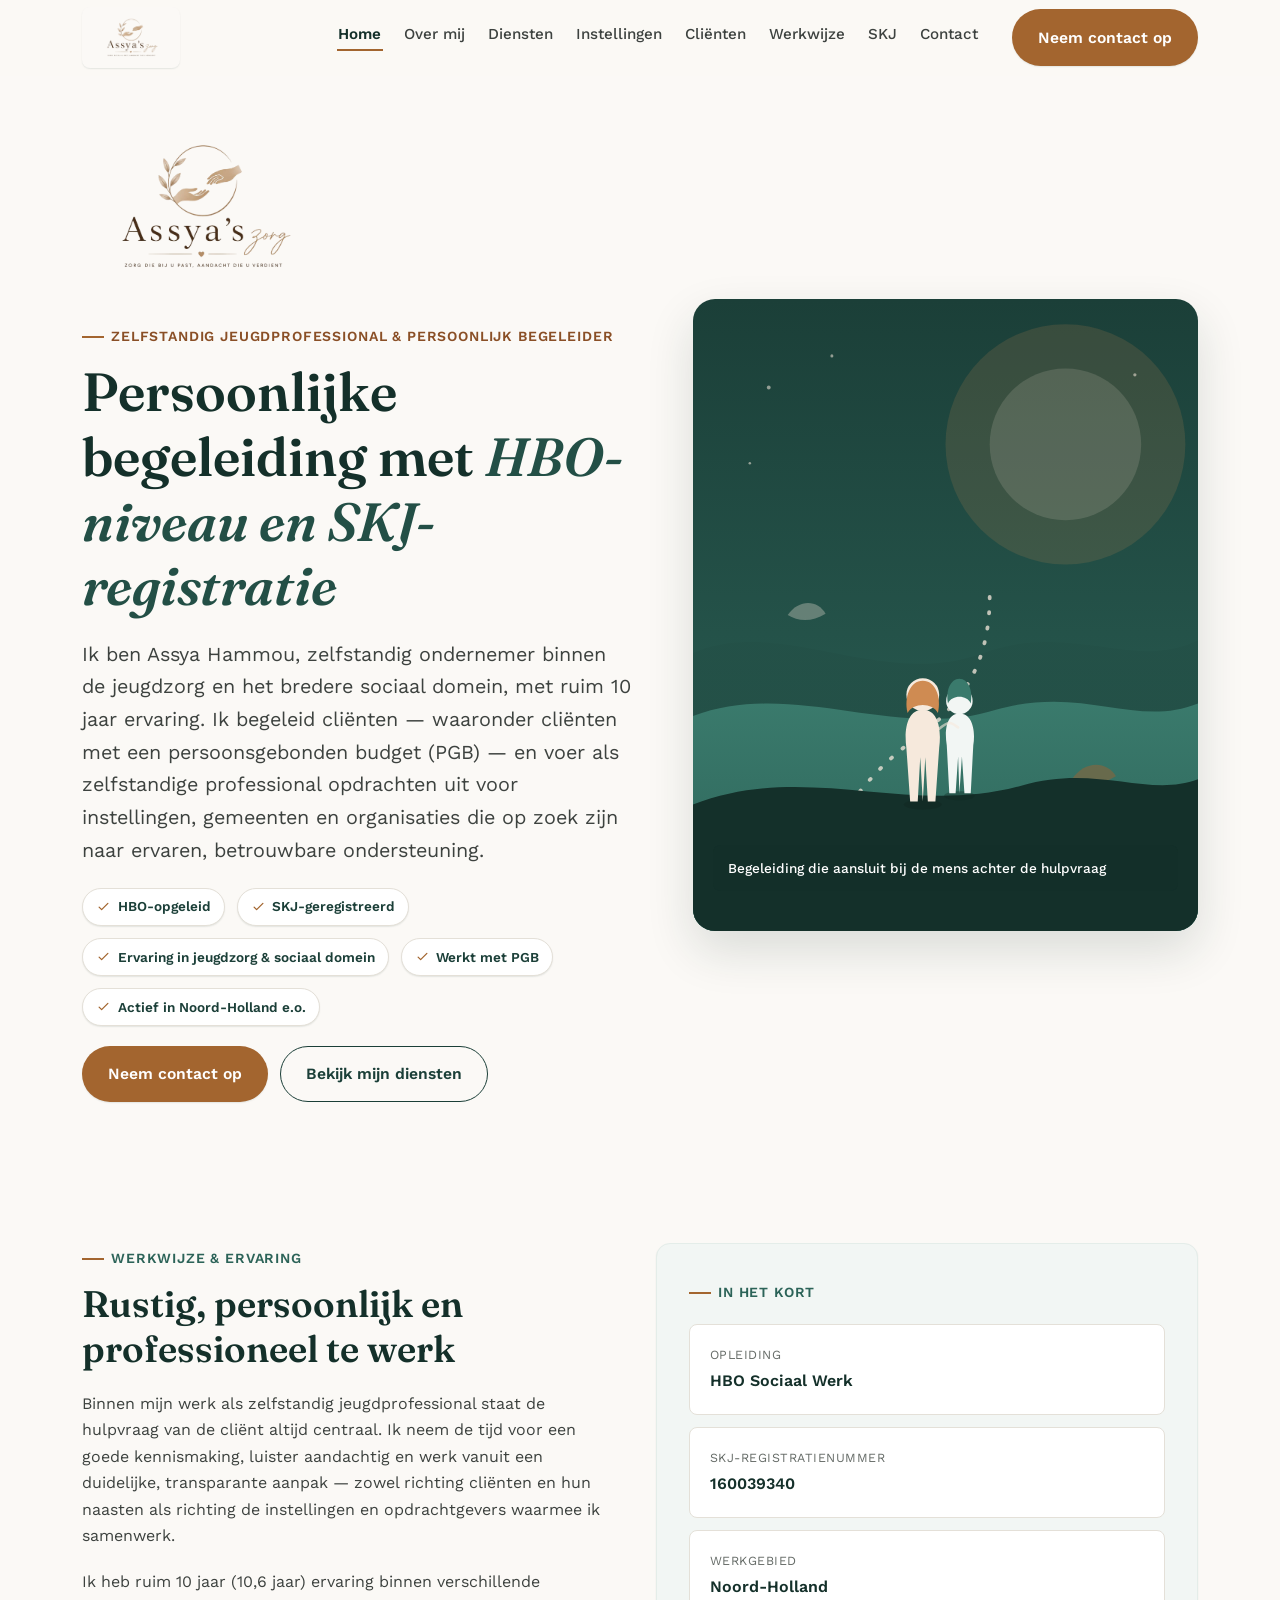
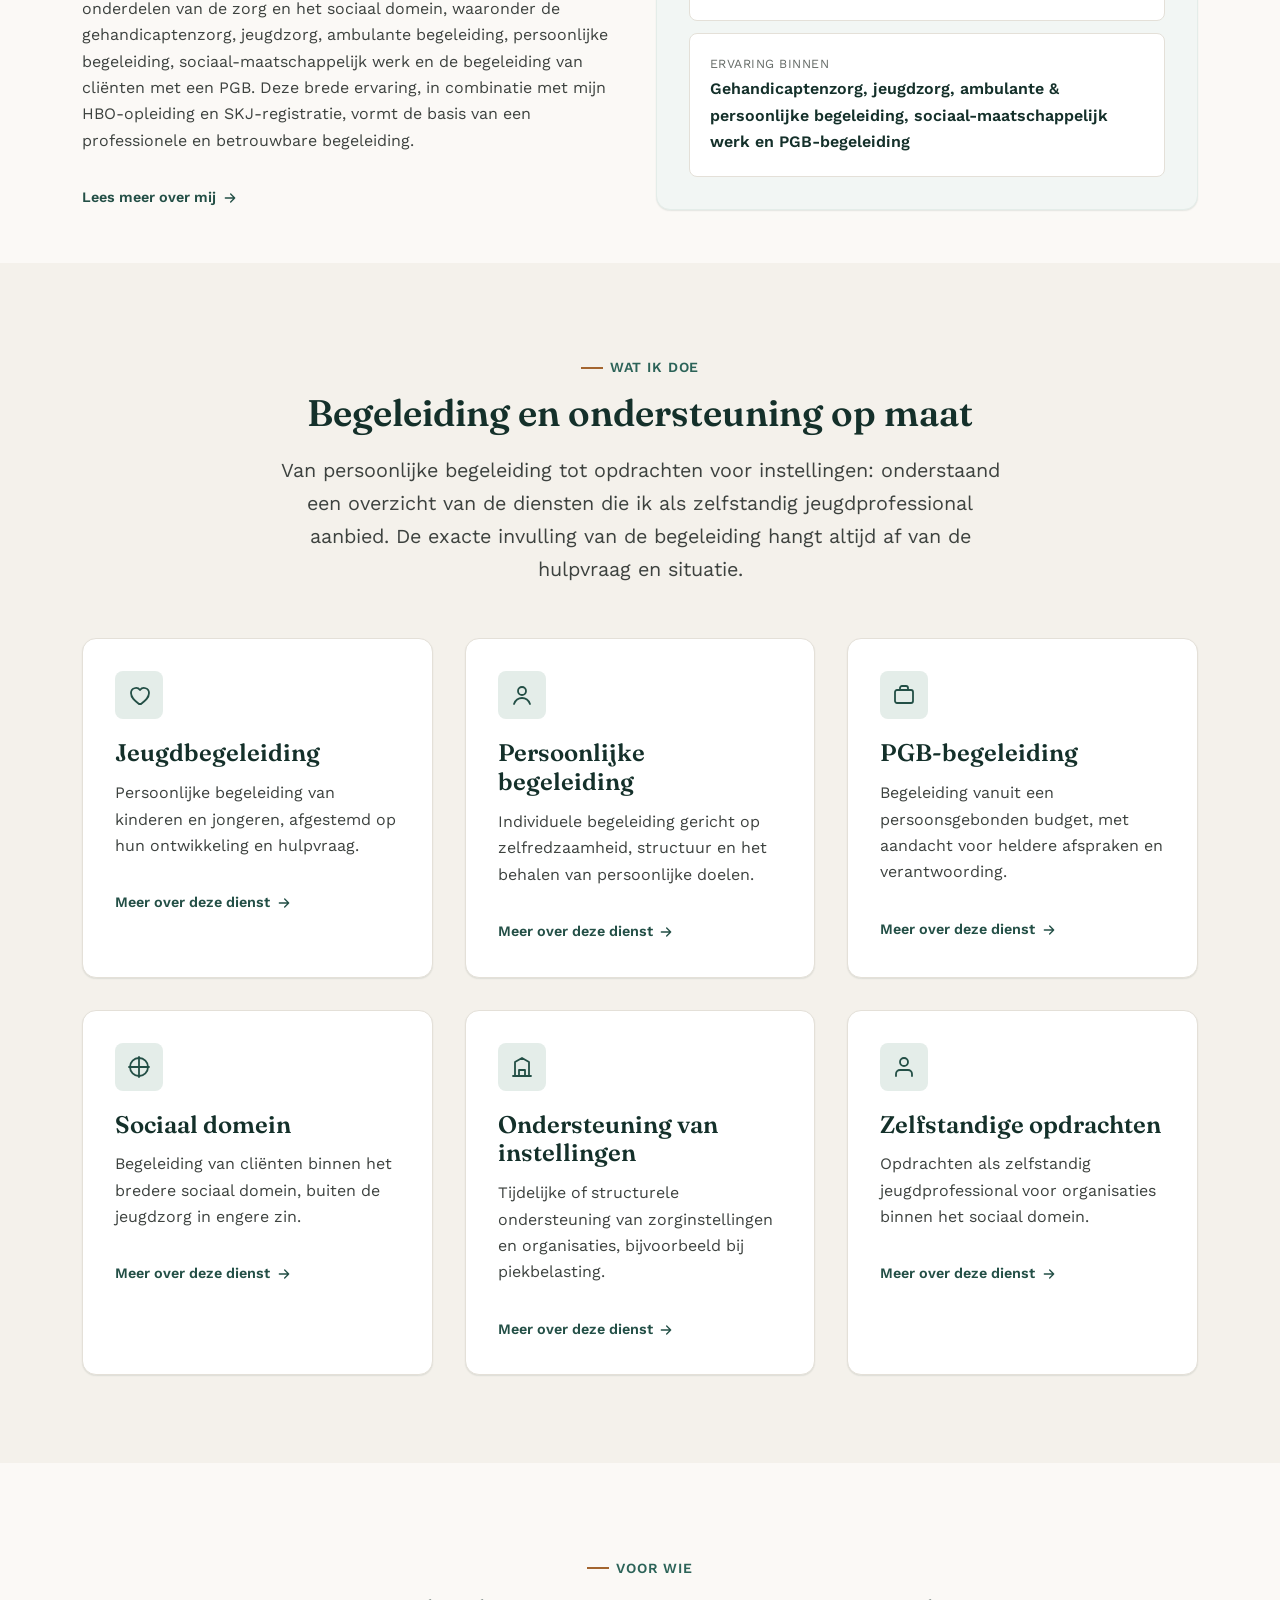
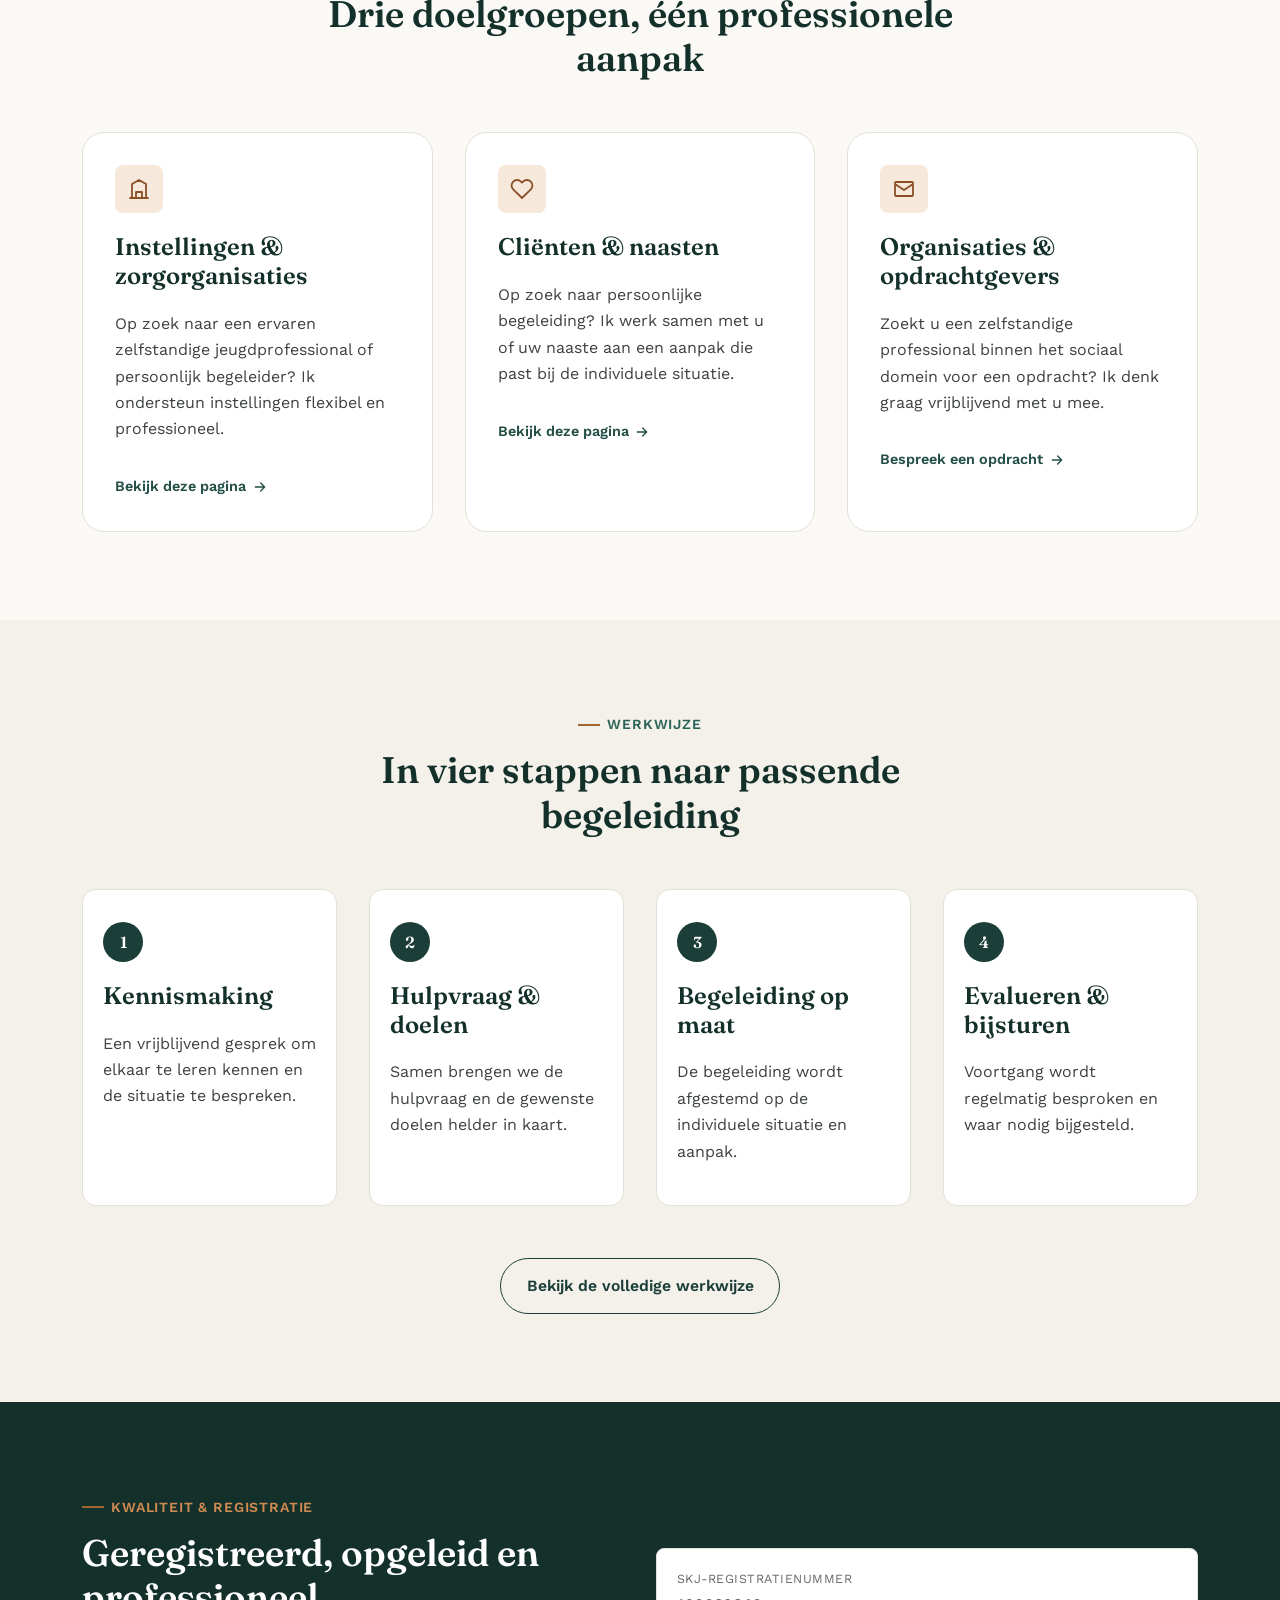
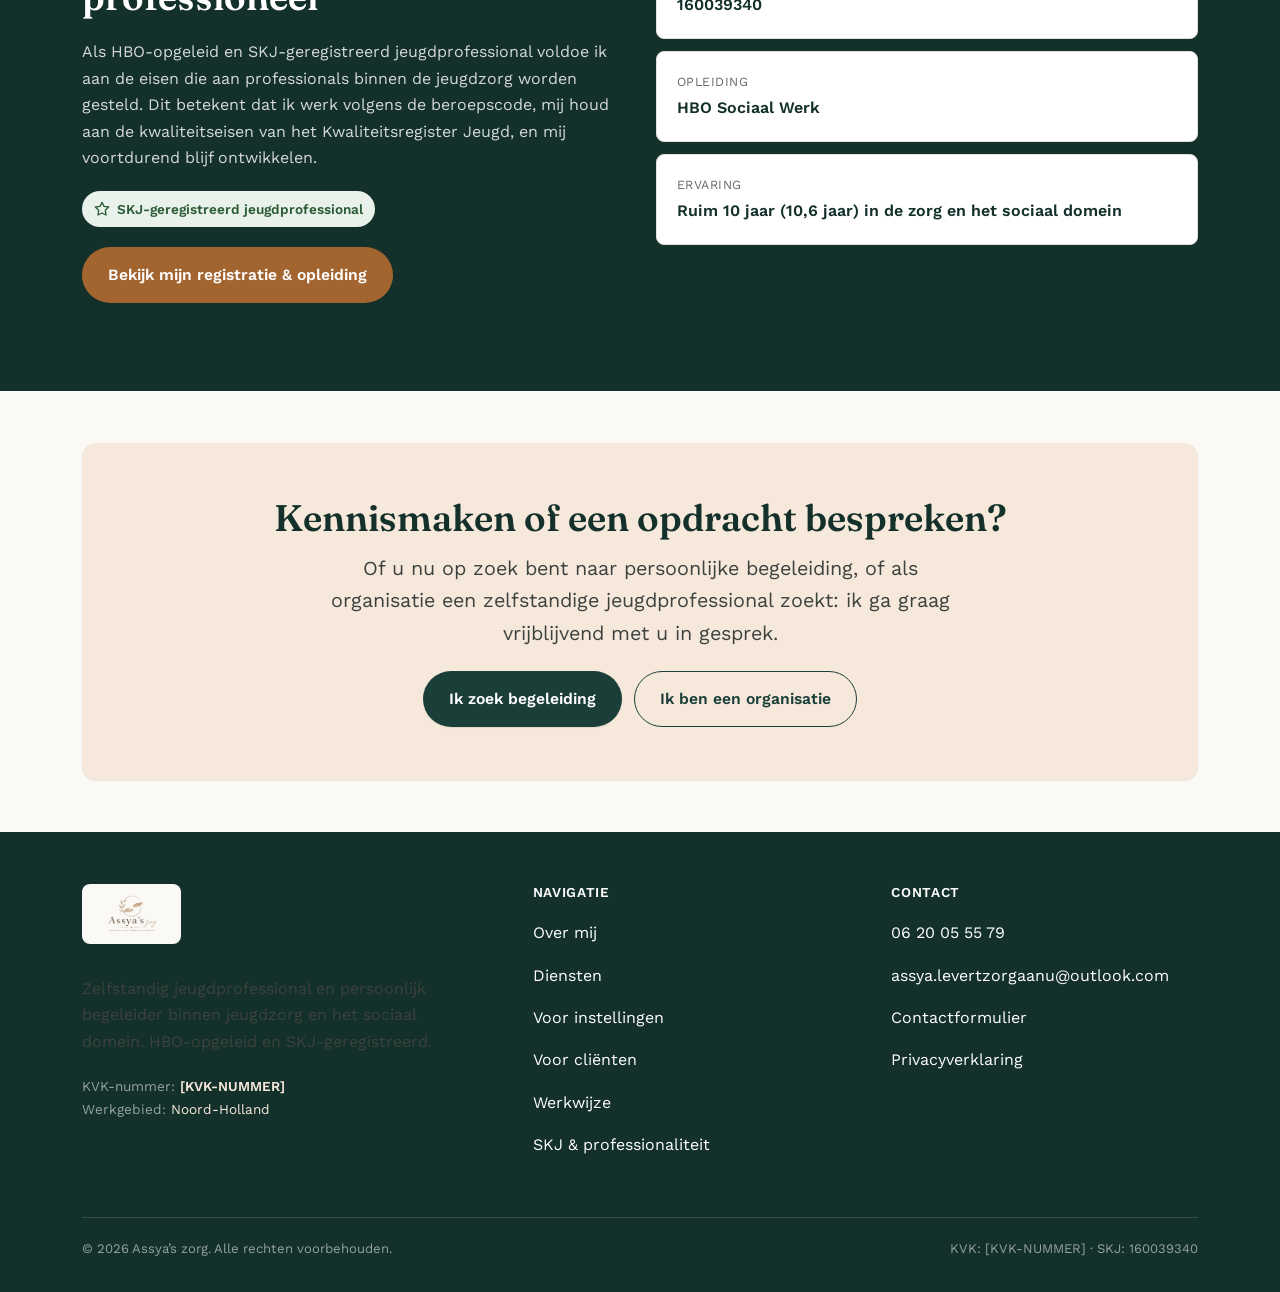
==== commit 09fe68e2: "Add files via upload" ====
--- a/index.html
+++ b/index.html
@@ -4,16 +4,16 @@
 <script>document.documentElement.classList.add('js');</script>
 <meta charset="UTF-8">
 <meta name="viewport" content="width=device-width, initial-scale=1.0">
-<title>[NAAM] — Zelfstandig Jeugdprofessional &amp; Persoonlijk Begeleider | [BEDRIJFSNAAM]</title>
-<meta name="description" content="[NAAM] is HBO-opgeleid en SKJ-geregistreerd jeugdprofessional en persoonlijk begeleider. Begeleiding voor cliënten met PGB en opdrachten voor instellingen binnen jeugdzorg en het sociaal domein.">
-<meta name="keywords" content="jeugdprofessional, jeugdwerker, persoonlijk begeleider, jeugdzorg, PGB begeleiding, sociaal domein, zelfstandige jeugdprofessional">
+<title>Assya Hammou — Zelfstandig Jeugdprofessional &amp; Persoonlijk Begeleider | Assya’s zorg</title>
+<meta name="description" content="Assya’s zorg — Assya Hammou is HBO-opgeleid en SKJ-geregistreerd jeugdprofessional en persoonlijk begeleider. Ambulante en persoonlijke begeleiding, ook voor cliënten met PGB, werkzaam in Noord-Holland en omstreken.">
+<meta name="keywords" content="Assya's zorg, jeugdprofessional, jeugdwerker, persoonlijk begeleider, jeugdzorg, PGB begeleiding, sociaal domein, ambulante begeleiding, zelfstandige jeugdprofessional, Noord-Holland">
 <meta name="robots" content="index, follow">
 <link rel="canonical" href="https://[UWDOMEIN].nl/">
 
 <!-- Open Graph -->
 <meta property="og:type" content="website">
-<meta property="og:site_name" content="[BEDRIJFSNAAM]">
-<meta property="og:title" content="[NAAM] — Zelfstandig Jeugdprofessional &amp; Persoonlijk Begeleider">
+<meta property="og:site_name" content="Assya’s zorg">
+<meta property="og:title" content="Assya Hammou — Zelfstandig Jeugdprofessional &amp; Persoonlijk Begeleider">
 <meta property="og:description" content="HBO-opgeleid en SKJ-geregistreerd. Persoonlijke begeleiding binnen jeugdzorg en het sociaal domein, en opdrachten voor instellingen en organisaties.">
 <meta property="og:image" content="https://[UWDOMEIN].nl/assets/img/og-image.jpg">
 <meta property="og:url" content="https://[UWDOMEIN].nl/">
@@ -30,12 +30,12 @@
 {
   "@context": "https://schema.org",
   "@type": "ProfessionalService",
-  "name": "[BEDRIJFSNAAM]",
-  "founder": "[NAAM]",
+  "name": "Assya’s zorg",
+  "founder": "Assya Hammou",
   "description": "Zelfstandig jeugdprofessional en persoonlijk begeleider binnen jeugdzorg en het sociaal domein, HBO-opgeleid en SKJ-geregistreerd.",
-  "areaServed": "[WERKGEBIED]",
-  "telephone": "[TELEFOONNUMMER]",
-  "email": "[E-MAILADRES]",
+  "areaServed": ["Noord-Holland", "Utrecht", "Rotterdam", "Den Haag"],
+  "telephone": "+31620055579",
+  "email": "assya.levertzorgaanu@outlook.com",
   "url": "https://[UWDOMEIN].nl/"
 }
 </script>
@@ -47,10 +47,9 @@
 <header class="site-header">
   <div class="container">
     <a href="/index.html" class="brand">
-      <span class="brand-mark" aria-hidden="true">
-        <svg viewBox="0 0 64 40" fill="none" stroke="#f6e9dc" stroke-width="4.5" stroke-linecap="round" stroke-linejoin="round"><path d="M4 36c8-3 11-11 11-19s5-16 13-16 11 8 11 16"/><circle cx="4" cy="36" r="3" fill="#cf8b52" stroke="none"/><circle cx="28" cy="17" r="3" fill="#f6e9dc" stroke="none"/></svg>
+      <span class="brand-logo-frame">
+        <img src="/assets/img/assya-zorg-logo.png" alt="Assya’s zorg logo" class="brand-logo">
       </span>
-      <span class="brand-text">[BEDRIJFSNAAM]<small>Jeugdzorg &amp; sociaal domein</small></span>
     </a>
 
     <button class="nav-toggle" aria-label="Menu openen" aria-expanded="false" aria-controls="primary-nav">
@@ -79,13 +78,15 @@
   <section class="hero">
     <div class="container">
       <div class="hero-copy reveal">
+        <img src="/assets/img/assya-zorg-logo.png" alt="Assya’s zorg logo" class="hero-logo">
         <p class="eyebrow">Zelfstandig jeugdprofessional &amp; persoonlijk begeleider</p>
         <h1>Persoonlijke begeleiding met <span class="highlight">HBO-niveau en SKJ-registratie</span></h1>
         <p class="hero-lead">
-          Ik ben [NAAM], zelfstandig ondernemer binnen de jeugdzorg en het bredere sociaal domein.
-          Ik begeleid cliënten — waaronder cliënten met een persoonsgebonden budget (PGB) — en
-          voer als zelfstandige professional opdrachten uit voor instellingen, gemeenten en
-          organisaties die op zoek zijn naar ervaren, betrouwbare ondersteuning.
+          Ik ben Assya Hammou, zelfstandig ondernemer binnen de jeugdzorg en het bredere sociaal domein,
+          met ruim 10 jaar ervaring. Ik begeleid cliënten — waaronder cliënten met een
+          persoonsgebonden budget (PGB) — en voer als zelfstandige professional opdrachten uit voor
+          instellingen, gemeenten en organisaties die op zoek zijn naar ervaren, betrouwbare
+          ondersteuning.
         </p>
 
         <ul class="hero-qualifications">
@@ -93,6 +94,7 @@
           <li><svg viewBox="0 0 24 24" fill="none" stroke="currentColor" stroke-width="2" stroke-linecap="round" stroke-linejoin="round"><path d="M5 13l4 4L19 7"/></svg>SKJ-geregistreerd</li>
           <li><svg viewBox="0 0 24 24" fill="none" stroke="currentColor" stroke-width="2" stroke-linecap="round" stroke-linejoin="round"><path d="M5 13l4 4L19 7"/></svg>Ervaring in jeugdzorg &amp; sociaal domein</li>
           <li><svg viewBox="0 0 24 24" fill="none" stroke="currentColor" stroke-width="2" stroke-linecap="round" stroke-linejoin="round"><path d="M5 13l4 4L19 7"/></svg>Werkt met PGB</li>
+          <li><svg viewBox="0 0 24 24" fill="none" stroke="currentColor" stroke-width="2" stroke-linecap="round" stroke-linejoin="round"><path d="M5 13l4 4L19 7"/></svg>Actief in Noord-Holland e.o.</li>
         </ul>
 
         <div class="cta-row">
@@ -121,9 +123,11 @@
           naasten als richting de instellingen en opdrachtgevers waarmee ik samenwerk.
         </p>
         <p>
-          Mijn ervaring binnen de jeugdzorg en het sociaal domein: <span class="placeholder">[ERVARING]</span>.
-          Deze ervaring, in combinatie met mijn HBO-opleiding en SKJ-registratie, vormt de basis
-          van een professionele en betrouwbare begeleiding.
+          Ik heb ruim 10 jaar (10,6 jaar) ervaring binnen verschillende onderdelen van de zorg en
+          het sociaal domein, waaronder de gehandicaptenzorg, jeugdzorg, ambulante begeleiding,
+          persoonlijke begeleiding, sociaal-maatschappelijk werk en de begeleiding van cliënten
+          met een PGB. Deze brede ervaring, in combinatie met mijn HBO-opleiding en
+          SKJ-registratie, vormt de basis van een professionele en betrouwbare begeleiding.
         </p>
         <a href="/over-mij.html" class="card-link">Lees meer over mij
           <svg viewBox="0 0 24 24" fill="none" stroke="currentColor" stroke-width="2" stroke-linecap="round" stroke-linejoin="round"><path d="M5 12h14M13 6l6 6-6 6"/></svg>
@@ -135,25 +139,25 @@
           <li>
             <div>
               <span class="field-label">Opleiding</span>
-              <span class="field-value placeholder">[OPLEIDING]</span>
+              <span class="field-value">HBO Sociaal Werk</span>
             </div>
           </li>
           <li>
             <div>
               <span class="field-label">SKJ-registratienummer</span>
-              <span class="field-value placeholder">[SKJ-REGISTRATIENUMMER]</span>
+              <span class="field-value">160039340</span>
             </div>
           </li>
           <li>
             <div>
               <span class="field-label">Werkgebied</span>
-              <span class="field-value placeholder">[WERKGEBIED]</span>
-            </div>
-          </li>
-          <li>
-            <div>
-              <span class="field-label">Specialisaties</span>
-              <span class="field-value placeholder">[BIJZONDERE SPECIALISATIES]</span>
+              <span class="field-value">Noord-Holland</span>
+            </div>
+          </li>
+          <li>
+            <div>
+              <span class="field-label">Ervaring binnen</span>
+              <span class="field-value">Gehandicaptenzorg, jeugdzorg, ambulante &amp; persoonlijke begeleiding, sociaal-maatschappelijk werk en PGB-begeleiding</span>
             </div>
           </li>
         </ul>
@@ -349,19 +353,19 @@
           <li>
             <div>
               <span class="field-label">SKJ-registratienummer</span>
-              <span class="field-value placeholder">[SKJ-REGISTRATIENUMMER]</span>
+              <span class="field-value">160039340</span>
             </div>
           </li>
           <li>
             <div>
               <span class="field-label">Opleiding</span>
-              <span class="field-value placeholder">[OPLEIDING]</span>
-            </div>
-          </li>
-          <li>
-            <div>
-              <span class="field-label">Aanvullende registraties / certificaten</span>
-              <span class="field-value placeholder">[BIJZONDERE SPECIALISATIES]</span>
+              <span class="field-value">HBO Sociaal Werk</span>
+            </div>
+          </li>
+          <li>
+            <div>
+              <span class="field-label">Ervaring</span>
+              <span class="field-value">Ruim 10 jaar (10,6 jaar) in de zorg en het sociaal domein</span>
             </div>
           </li>
         </ul>
@@ -390,7 +394,7 @@
 
 <!-- ============ MOBIELE STICKY CTA ============ -->
 <div class="mobile-cta-bar" aria-hidden="false">
-  <a href="tel:[TELEFOONNUMMER]" class="btn btn-ghost btn-sm">Bel direct</a>
+  <a href="tel:+31620055579" class="btn btn-ghost btn-sm">Bel direct</a>
   <a href="/contact.html" class="btn btn-accent btn-sm">Neem contact op</a>
 </div>
 
@@ -400,15 +404,14 @@
     <div class="footer-grid">
       <div>
         <div class="footer-brand">
-          <span class="brand-mark" aria-hidden="true">
-            <svg viewBox="0 0 64 40" fill="none" stroke="#f6e9dc" stroke-width="4.5" stroke-linecap="round" stroke-linejoin="round"><path d="M4 36c8-3 11-11 11-19s5-16 13-16 11 8 11 16"/><circle cx="4" cy="36" r="3" fill="#cf8b52" stroke="none"/><circle cx="28" cy="17" r="3" fill="#f6e9dc" stroke="none"/></svg>
-          </span>
-          [BEDRIJFSNAAM]
+          <span class="footer-logo-frame">
+            <img src="/assets/img/assya-zorg-logo.png" alt="Assya’s zorg logo" class="footer-logo">
+          </span>
         </div>
         <p>Zelfstandig jeugdprofessional en persoonlijk begeleider binnen jeugdzorg en het sociaal domein. HBO-opgeleid en SKJ-geregistreerd.</p>
         <p style="font-size:0.85rem; color:rgba(255,255,255,0.55);">
           KVK-nummer: <span class="placeholder" style="background:transparent; color:#f6e9dc; padding:0;">[KVK-NUMMER]</span><br>
-          Werkgebied: <span class="placeholder" style="background:transparent; color:#f6e9dc; padding:0;">[WERKGEBIED]</span>
+          Werkgebied: <span style="background:transparent; color:#f6e9dc; padding:0;">Noord-Holland</span>
         </p>
       </div>
       <div class="footer-col">
@@ -425,16 +428,16 @@
       <div class="footer-col">
         <h4>Contact</h4>
         <ul>
-          <li><a href="tel:[TELEFOONNUMMER]">[TELEFOONNUMMER]</a></li>
-          <li><a href="mailto:[E-MAILADRES]">[E-MAILADRES]</a></li>
+          <li><a href="tel:+31620055579">06 20 05 55 79</a></li>
+          <li><a href="mailto:assya.levertzorgaanu@outlook.com">assya.levertzorgaanu@outlook.com</a></li>
           <li><a href="/contact.html">Contactformulier</a></li>
           <li><a href="/privacyverklaring.html">Privacyverklaring</a></li>
         </ul>
       </div>
     </div>
     <div class="footer-bottom">
-      <span>© <span data-current-year>2026</span> [BEDRIJFSNAAM]. Alle rechten voorbehouden.</span>
-      <span>KVK: [KVK-NUMMER] · SKJ: [SKJ-REGISTRATIENUMMER]</span>
+      <span>© <span data-current-year>2026</span> Assya’s zorg. Alle rechten voorbehouden.</span>
+      <span>KVK: [KVK-NUMMER] · SKJ: 160039340</span>
     </div>
   </div>
 </footer>
--- a/assets/css/style.css
+++ b/assets/css/style.css
@@ -284,6 +284,45 @@
   letter-spacing: 0.04em;
   text-transform: uppercase;
   color: var(--color-ink-500);
+}
+
+/* Officieel logo — het logo zelf is nooit vervormd/aangepast; de kleine lichte
+   "kaart" eromheen is er alleen zodat het logo (dat is ontworpen op een lichte
+   ondergrond) ook leesbaar blijft op de donkere header/footer. */
+.brand-logo-frame {
+  display: inline-flex;
+  align-items: center;
+  background: var(--color-bg);
+  border-radius: var(--radius-sm);
+  padding: 0.35em 0.7em;
+  box-shadow: var(--shadow-sm);
+  flex-shrink: 0;
+}
+.brand-logo {
+  display: block;
+  height: 40px;
+  width: auto;
+}
+@media (min-width: 900px) {
+  .brand-logo { height: 48px; }
+}
+
+.footer-logo-frame {
+  display: inline-flex;
+  align-items: center;
+  background: var(--color-bg);
+  border-radius: var(--radius-sm);
+  padding: 0.4em 0.85em;
+  margin-bottom: var(--space-sm);
+}
+.footer-logo { display: block; height: 46px; width: auto; }
+
+.hero-logo {
+  display: block;
+  height: auto;
+  width: 100%;
+  max-width: 240px;
+  margin-bottom: var(--space-md);
 }
 
 .nav-toggle {
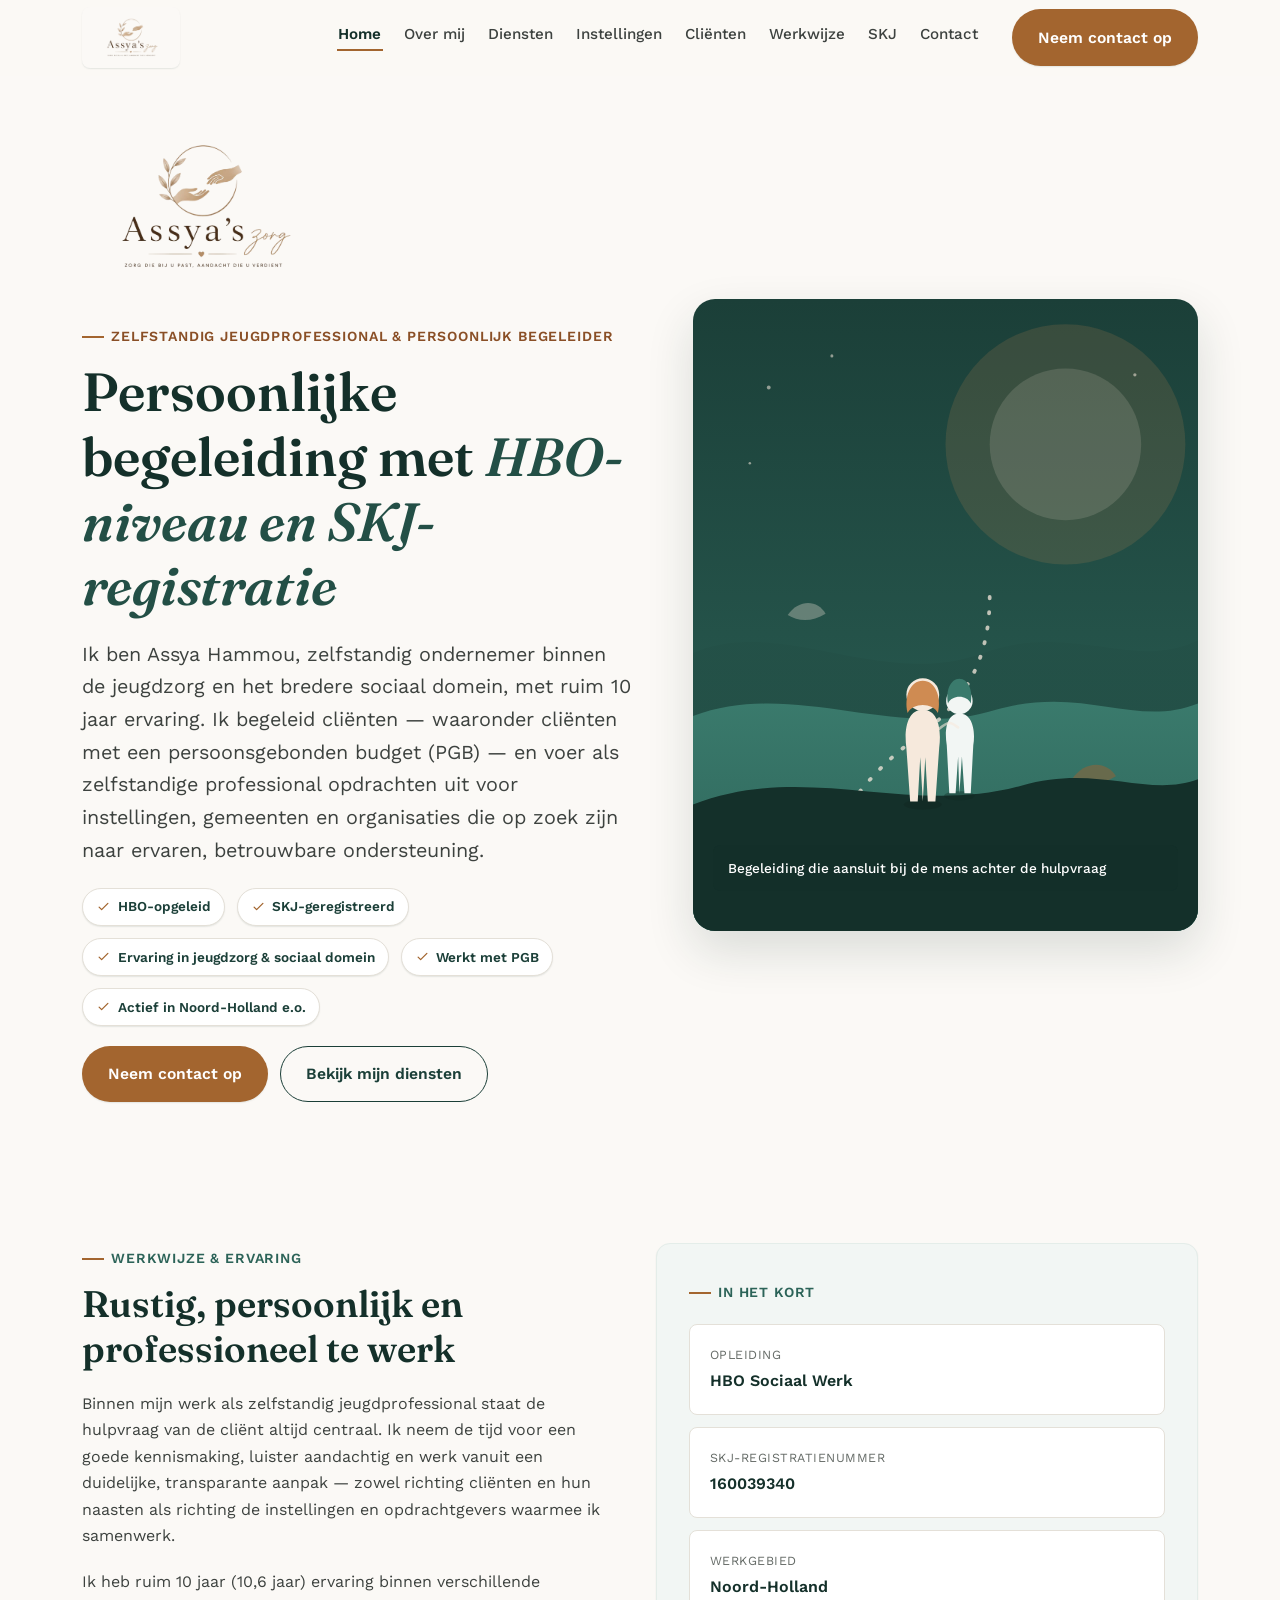
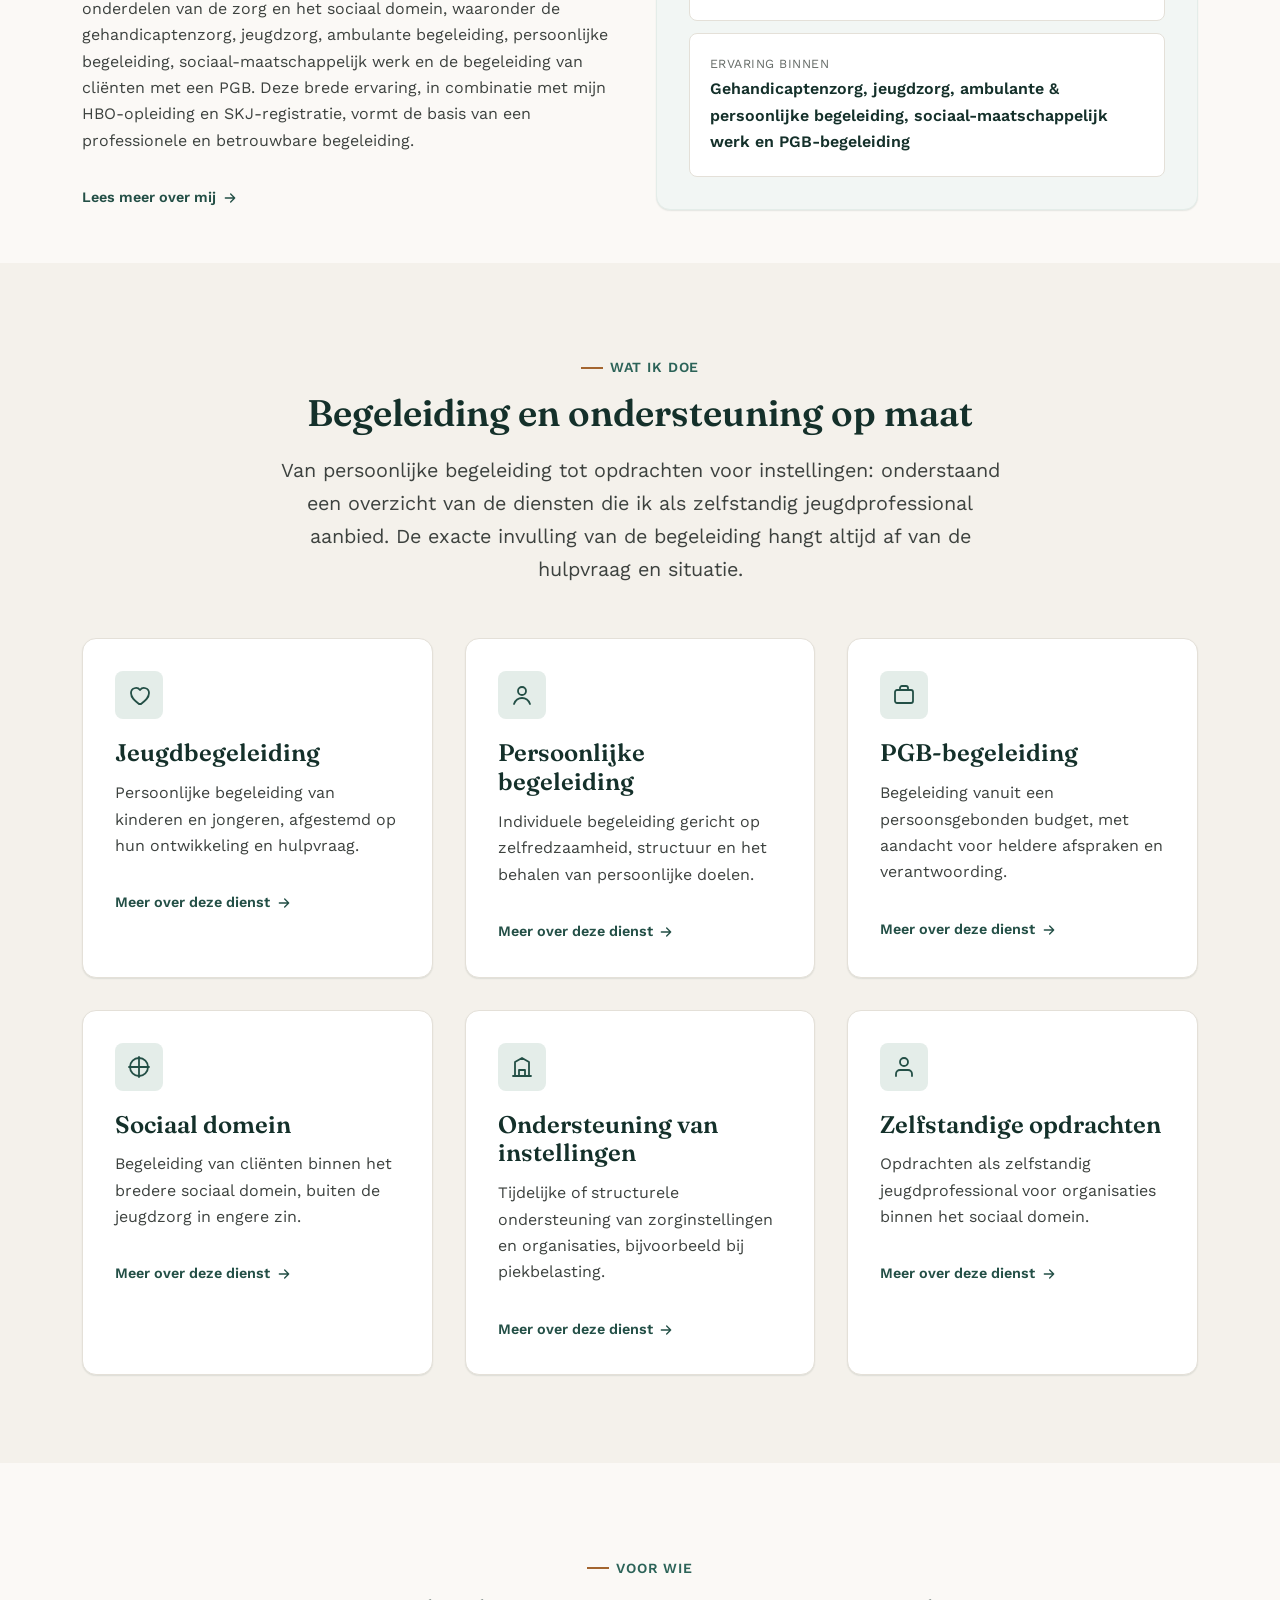
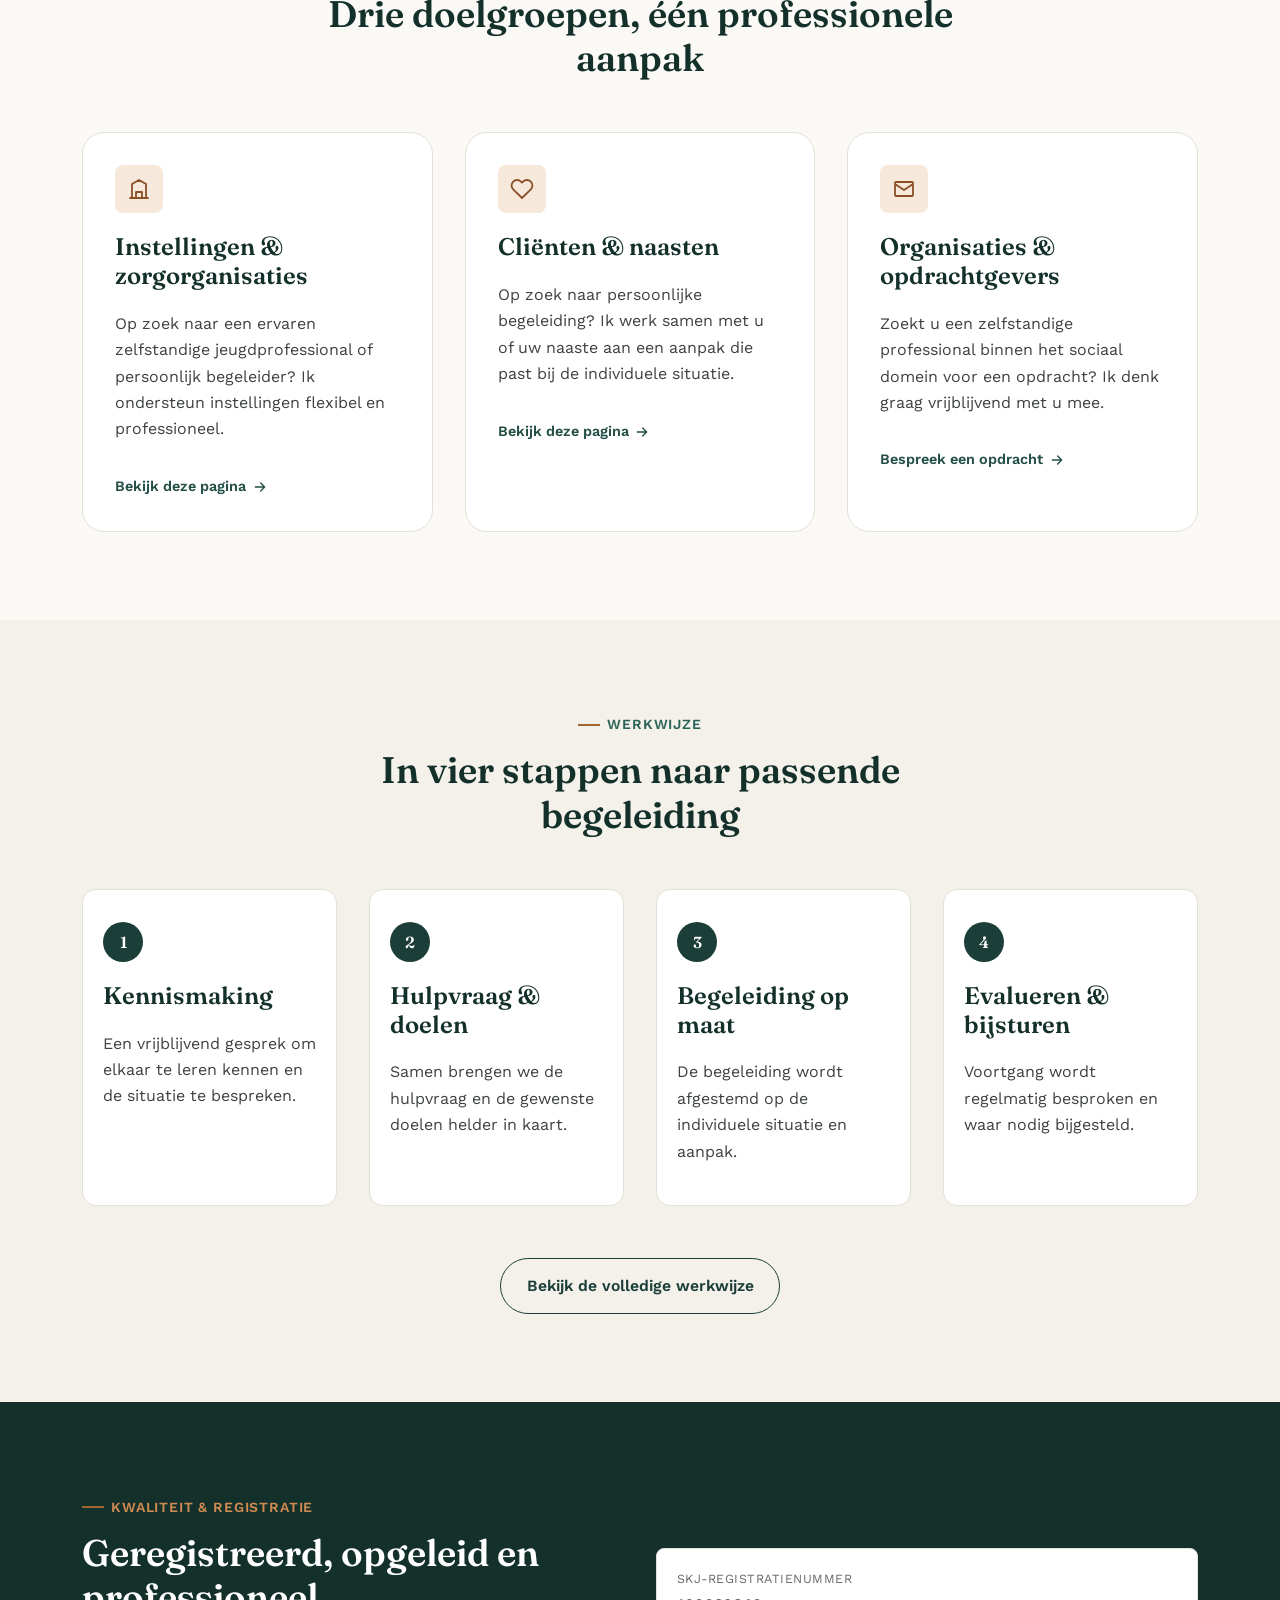
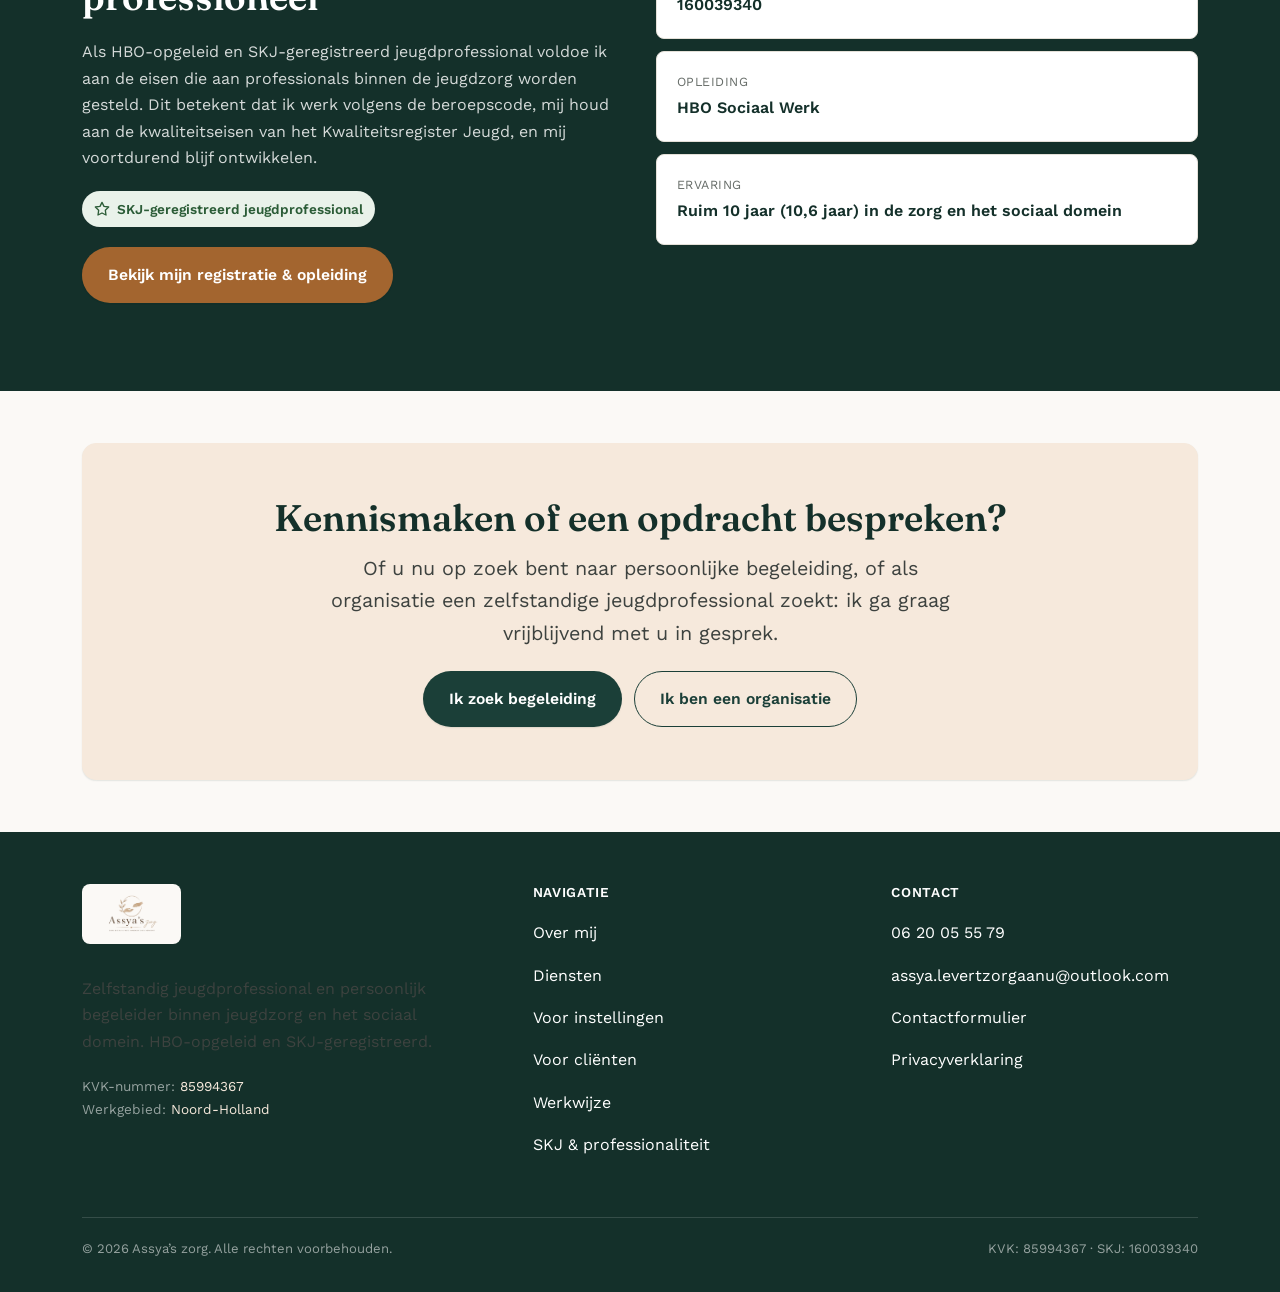
==== commit a01f8e3b: "Add files via upload" ====
--- a/index.html
+++ b/index.html
@@ -410,8 +410,8 @@
         </div>
         <p>Zelfstandig jeugdprofessional en persoonlijk begeleider binnen jeugdzorg en het sociaal domein. HBO-opgeleid en SKJ-geregistreerd.</p>
         <p style="font-size:0.85rem; color:rgba(255,255,255,0.55);">
-          KVK-nummer: <span class="placeholder" style="background:transparent; color:#f6e9dc; padding:0;">[KVK-NUMMER]</span><br>
-          Werkgebied: <span style="background:transparent; color:#f6e9dc; padding:0;">Noord-Holland</span>
+          KVK-nummer: <span style="color:#f6e9dc;">85994367</span><br>
+          Werkgebied: <span style="color:#f6e9dc;">Noord-Holland</span>
         </p>
       </div>
       <div class="footer-col">
@@ -437,7 +437,7 @@
     </div>
     <div class="footer-bottom">
       <span>© <span data-current-year>2026</span> Assya’s zorg. Alle rechten voorbehouden.</span>
-      <span>KVK: [KVK-NUMMER] · SKJ: 160039340</span>
+      <span>KVK: 85994367 · SKJ: 160039340</span>
     </div>
   </div>
 </footer>
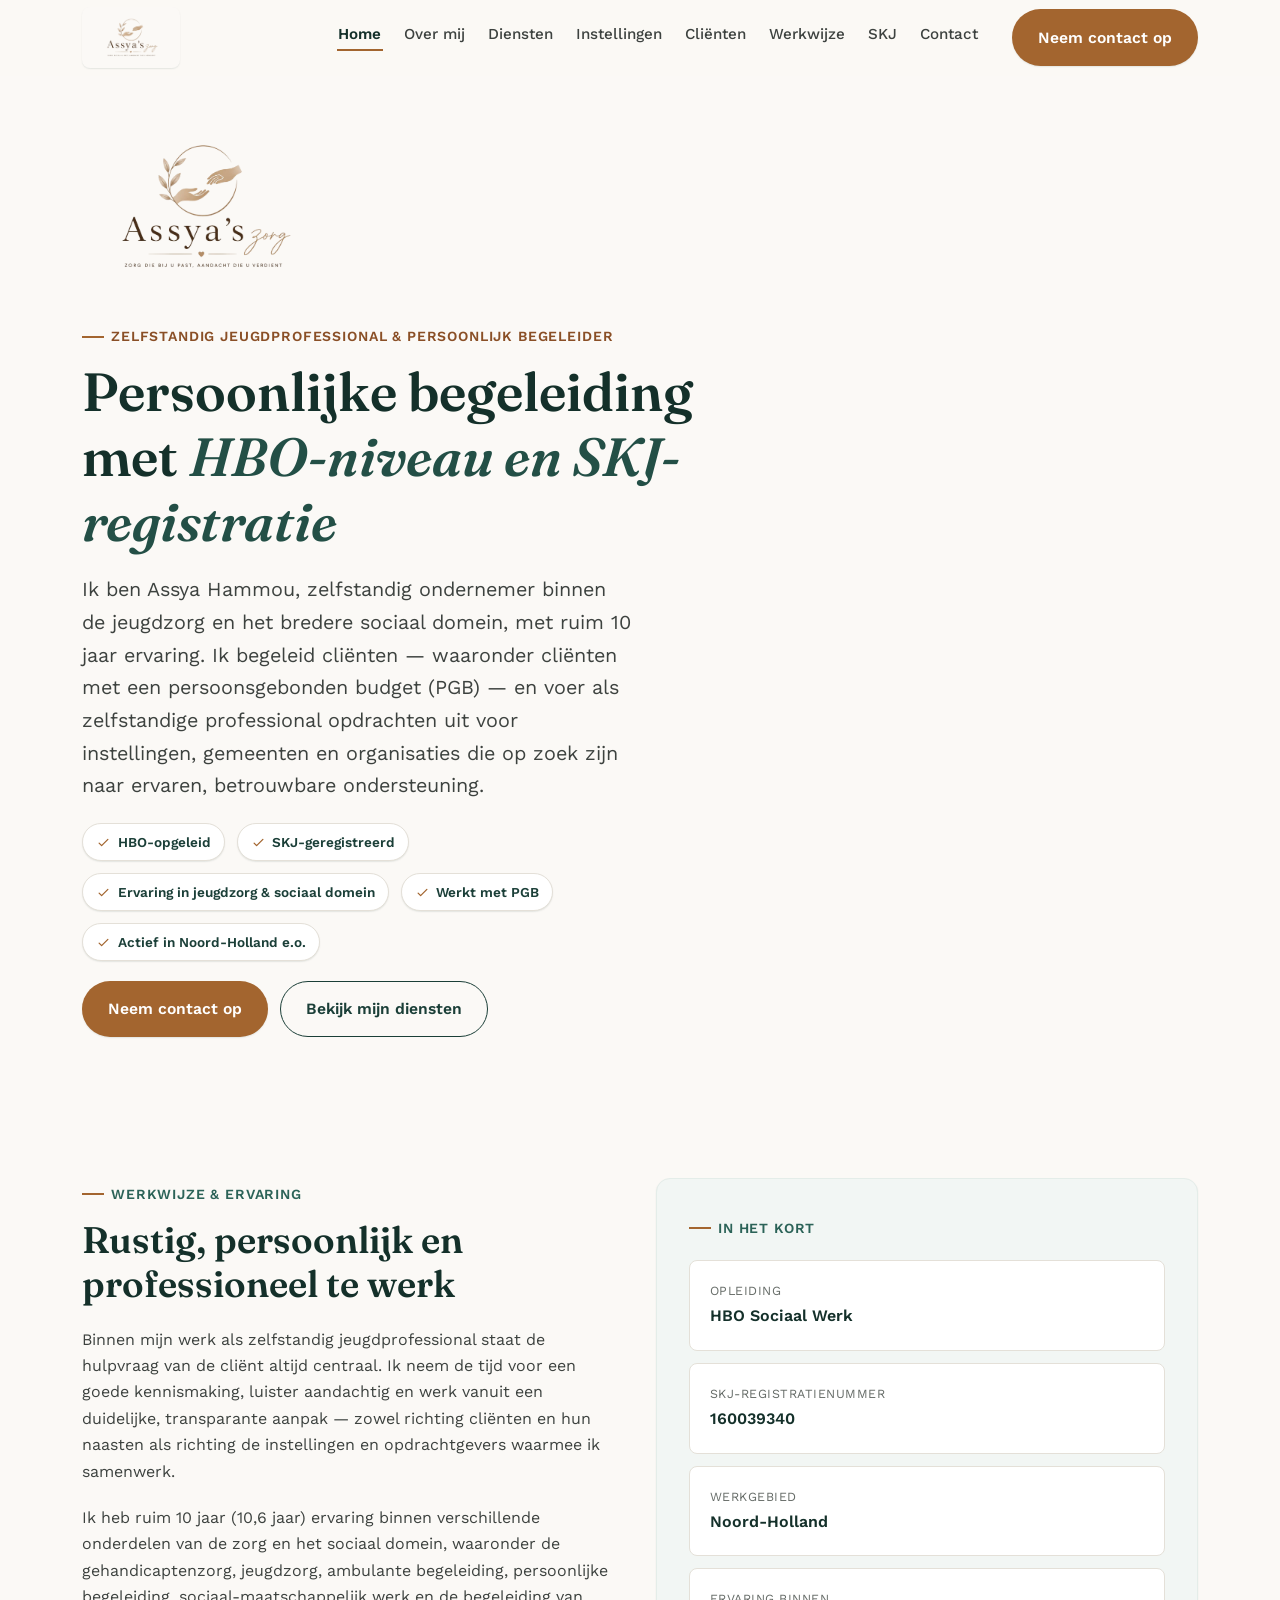
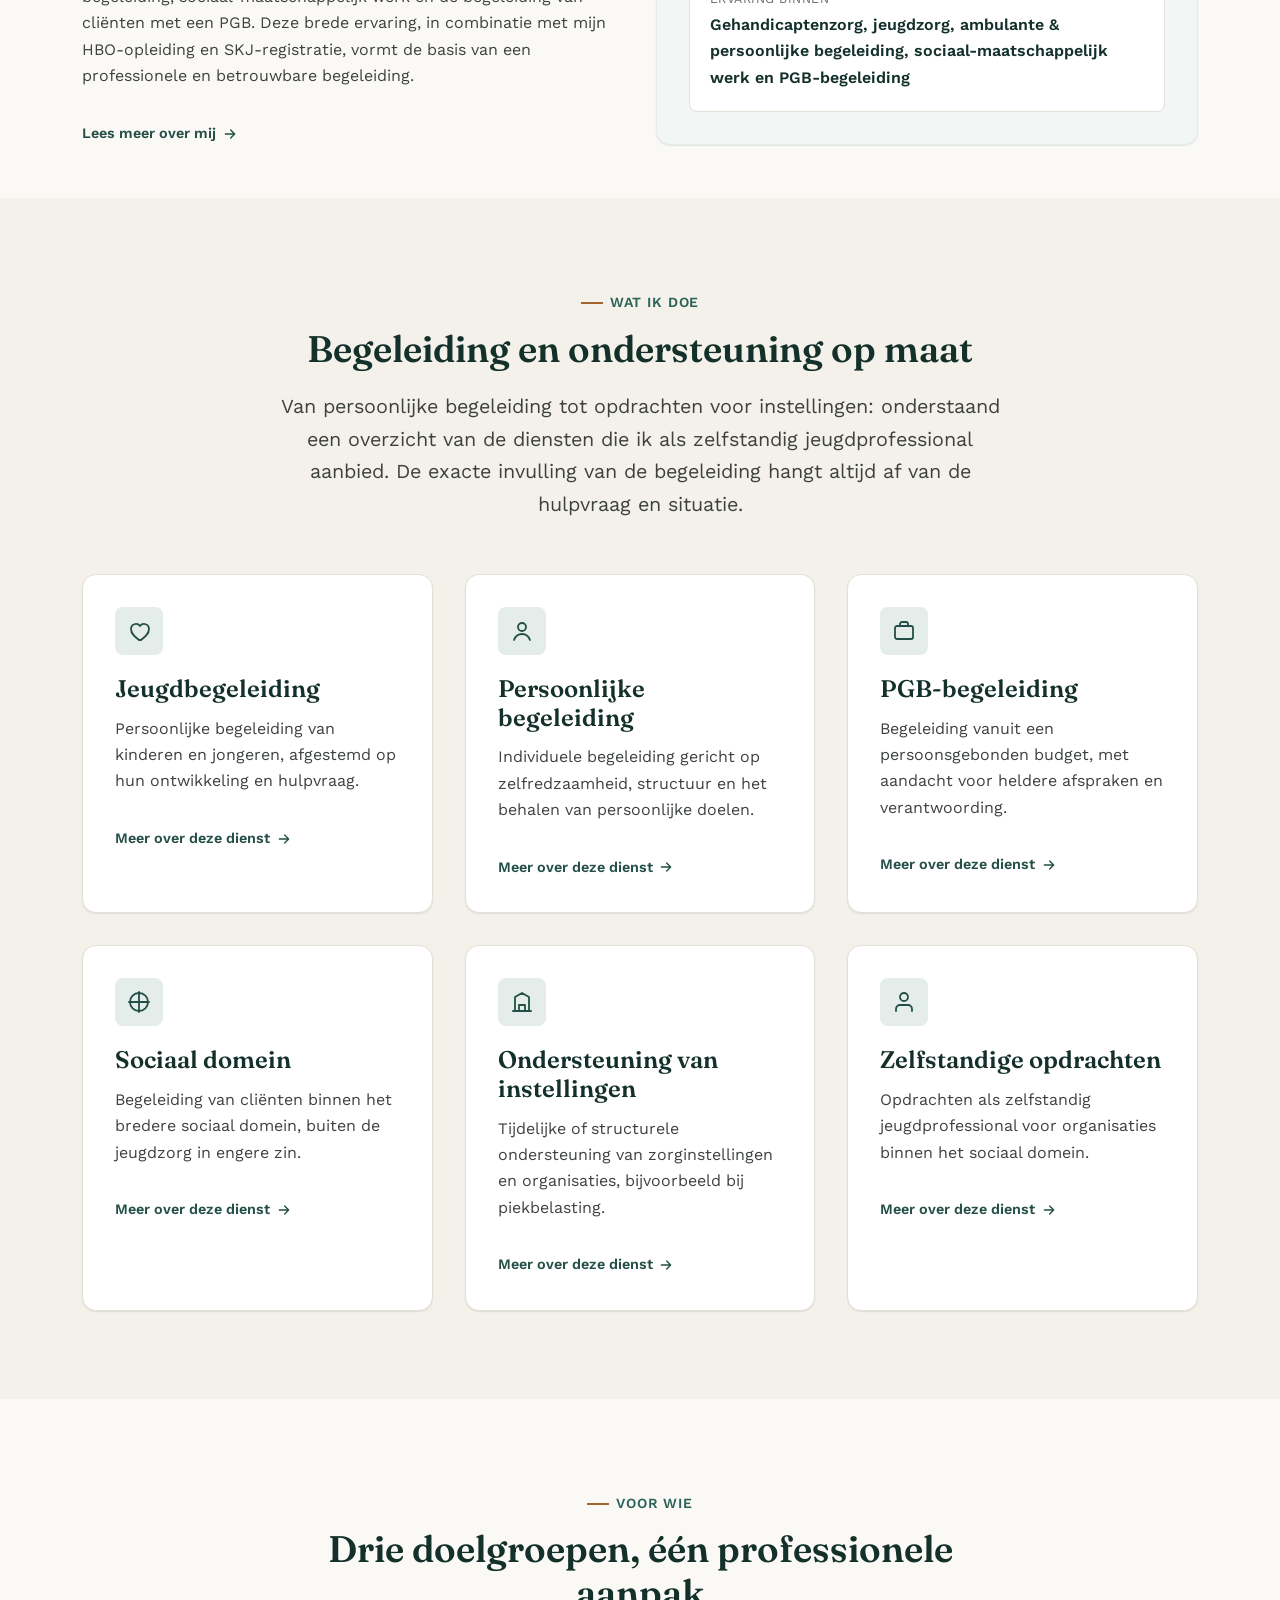
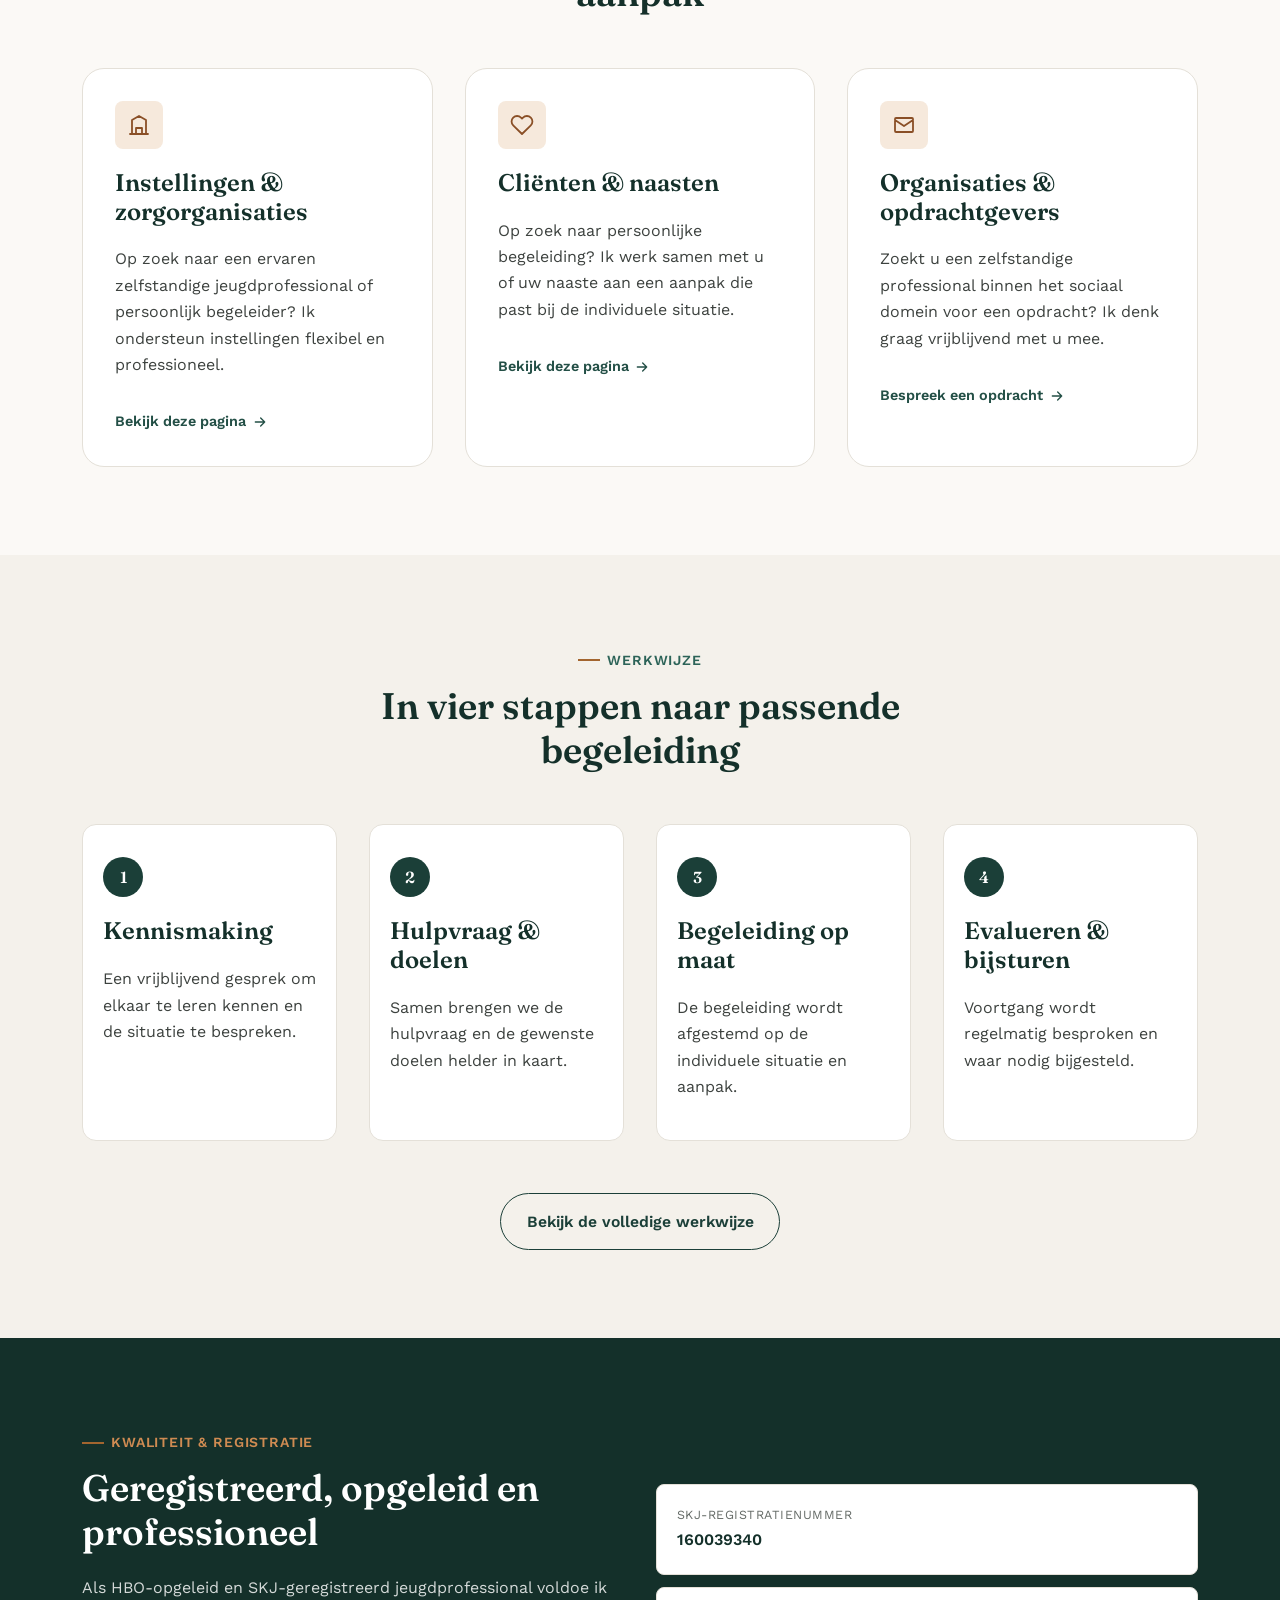
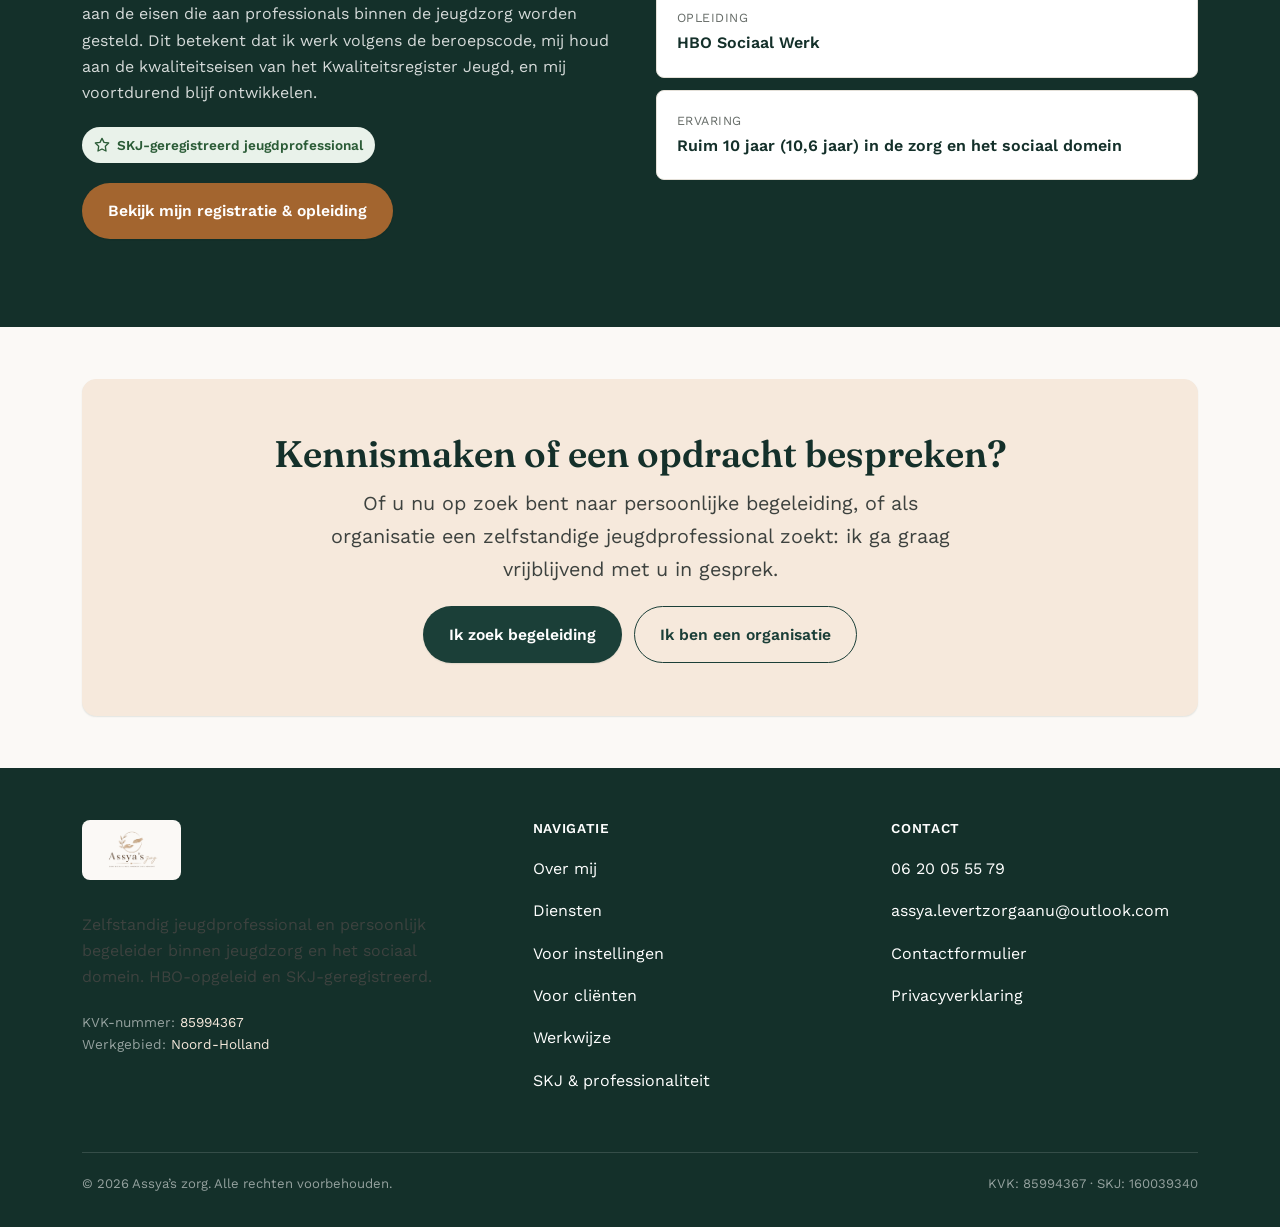
==== commit 29a5c48a: "Add files via upload" ====
--- a/index.html
+++ b/index.html
@@ -102,11 +102,6 @@
           <a href="/diensten.html" class="btn btn-outline">Bekijk mijn diensten</a>
         </div>
       </div>
-
-      <div class="hero-visual reveal" aria-hidden="false">
-        <img src="/assets/img/hero-illustration.svg" alt="Illustratie van twee figuren die samen een pad volgen, als beeld voor persoonlijke begeleiding en groei" width="800" height="1000" loading="eager">
-        <p class="hero-visual-caption">Begeleiding die aansluit bij de mens achter de hulpvraag</p>
-      </div>
     </div>
   </section>
 
--- a/assets/css/style.css
+++ b/assets/css/style.css
@@ -451,8 +451,8 @@
   gap: var(--space-lg);
   align-items: center;
 }
-@media (min-width: 960px) {
-  .hero .container { grid-template-columns: 1.05fr 0.95fr; }
+.hero-copy {
+  max-width: 62ch;
 }
 
 .hero-copy .eyebrow { color: var(--color-accent-700); }
